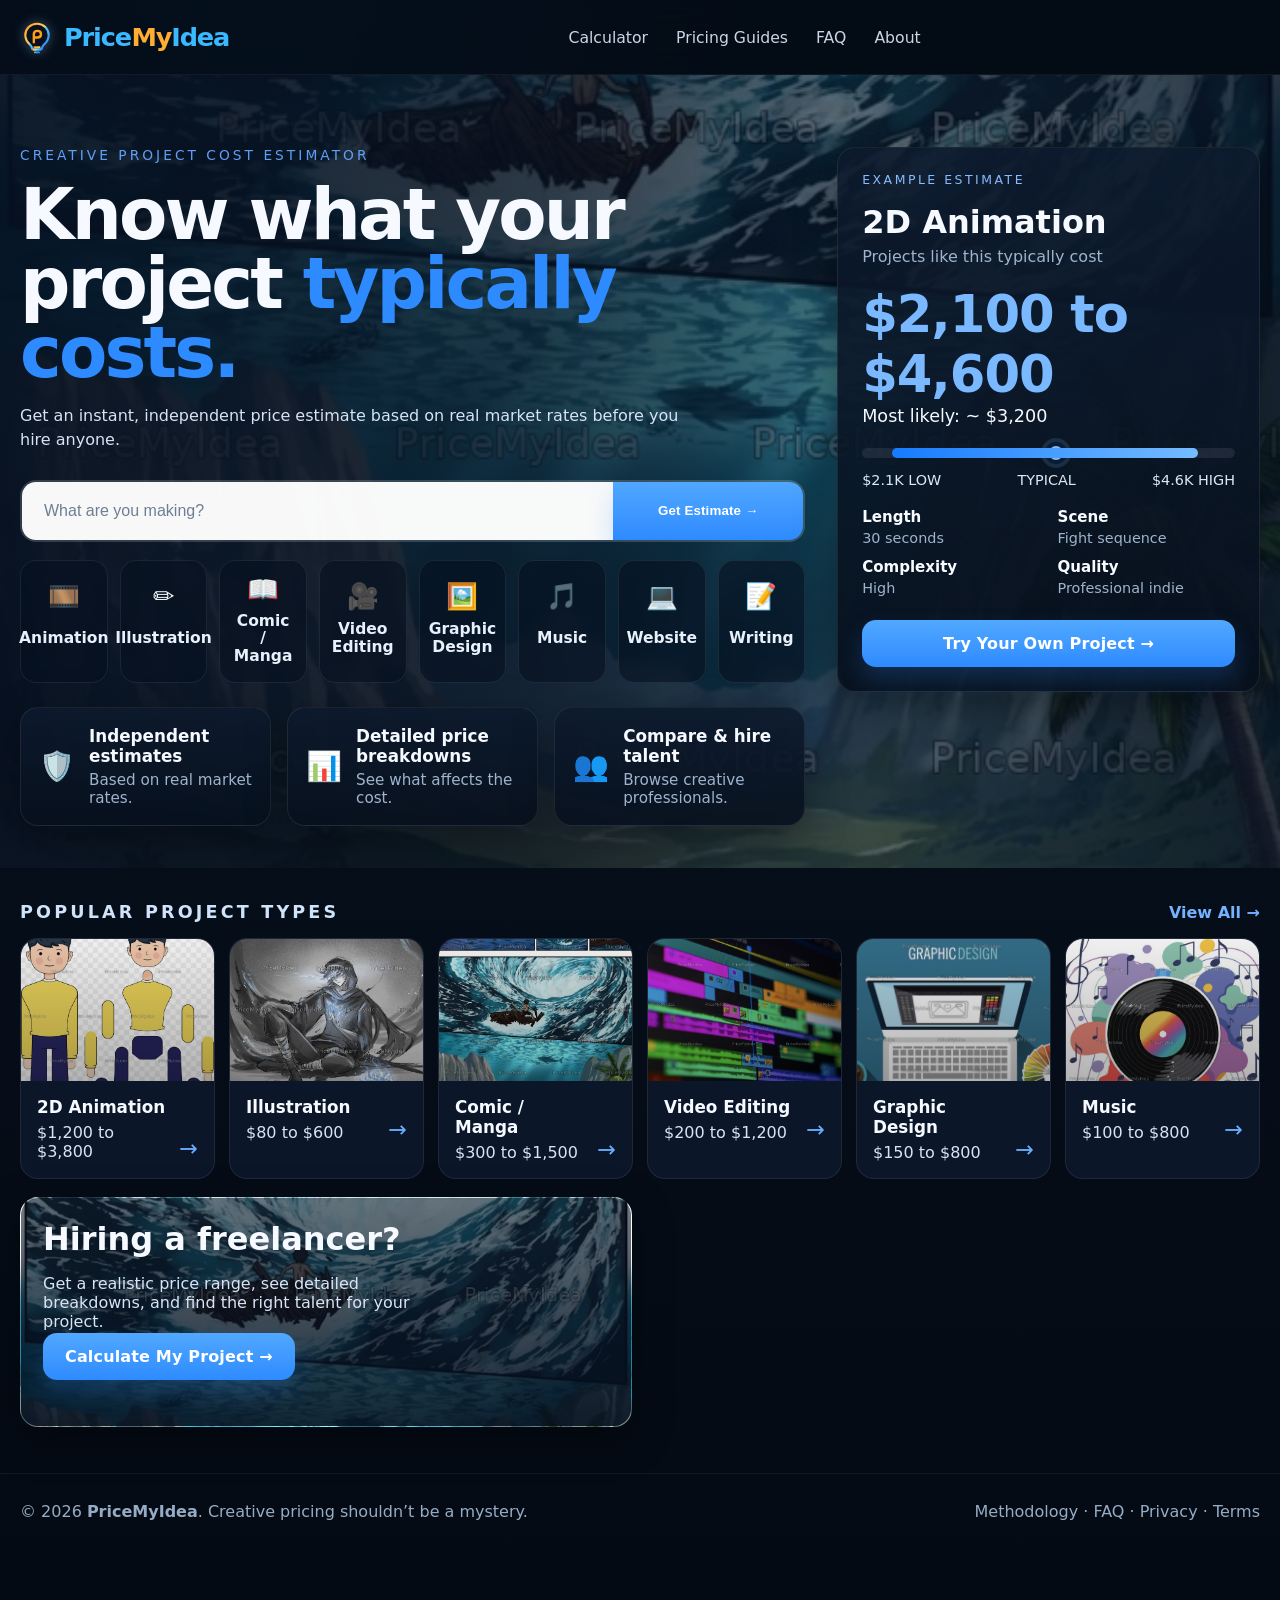
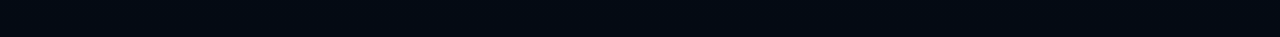
==== pricemyproject-preview.html @ e23c1dc2 "updated watermarks" ====
<!DOCTYPE html>
<html lang="en">
<head>
 <meta charset="UTF-8" />
 <meta name="viewport" content="width=device-width, initial-scale=1, viewport-fit=cover" />
 <meta name="description" content="Estimate creative project costs for animation, illustration, comics, video editing, graphic design, music, websites, and writing." />
 <meta name="robots" content="index, follow, max-image-preview:large" />
 <meta name="theme-color" content="#06101f" />
 <meta name="format-detection" content="telephone=no" />
 <meta name="apple-mobile-web-app-capable" content="yes" />
 <meta name="apple-mobile-web-app-status-bar-style" content="black-translucent" />
 <meta name="apple-mobile-web-app-title" content="PriceMyIdea" />
 <meta property="og:type" content="website" />
 <meta property="og:site_name" content="PriceMyIdea" />
 <meta property="og:title" content="PriceMyIdea | Creative Project Cost Estimator" />
 <meta property="og:description" content="Estimate creative project costs for animation, illustration, comics, video editing, graphic design, music, websites, and writing." />
 <meta name="twitter:card" content="summary" />
 <meta name="twitter:title" content="PriceMyIdea | Creative Project Cost Estimator" />
 <meta name="twitter:description" content="Estimate creative project costs for animation, illustration, comics, video editing, graphic design, music, websites, and writing." />

 <title>PriceMyIdea | Creative Project Cost Estimator</title>
 <link rel="stylesheet" href="styles.css?v=pmi-watermark-v21" />
</head>
<body>
 <div class="page-shell">
 
<header class="topbar">
 <div class="container nav">
 <a class="brand" href="index.html">
<svg class="brand-mark brand-bulb" viewBox="0 0 64 64" aria-hidden="true">
  <defs>
    <linearGradient id="brandGlow" x1="0" y1="0" x2="1" y2="1">
      <stop offset="0%" stop-color="#ff9f1c"/><stop offset="48%" stop-color="#ffd166"/><stop offset="52%" stop-color="#56c7ff"/><stop offset="100%" stop-color="#1e7cff"/>
    </linearGradient>
  </defs>
  <path d="M32 7c-12.2 0-22 9.6-22 21.5 0 8 4.1 13.3 9.1 18.1 2.2 2.1 3.5 4.4 3.8 7.4h18.2c.3-3 1.6-5.3 3.8-7.4 5-4.8 9.1-10.1 9.1-18.1C54 16.6 44.2 7 32 7Z" fill="#07111f" stroke="url(#brandGlow)" stroke-width="4"/>
  <path d="M27 51h10M25 56h14M28 61h8" stroke="url(#brandGlow)" stroke-width="3.5" stroke-linecap="round"/>
  <path d="M26 42V27c0-4 2.7-6.5 6.7-6.5 4.2 0 6.8 2.5 6.8 6.1 0 3.8-2.8 6.3-7.1 6.3H26" fill="none" stroke="#ff9f1c" stroke-width="4.5" stroke-linecap="round" stroke-linejoin="round"/>
</svg><span class="brand-text"><span class="brand-price">Price</span><span class="brand-my">My</span><span class="brand-idea">Idea</span></span></a>
 <button class="menu-toggle" type="button" aria-label="Open navigation menu" aria-expanded="false"><span></span><span></span><span></span></button><nav class="menu" hidden>
 <a href="pages/calculator.html">Calculator</a>
 <a href="pages/pricing-guides.html">Pricing Guides</a>
 <a href="pages/faq.html">FAQ</a>
 <a href="pages/about.html">About</a>
 </nav>
 <div class="nav-actions">
 </div>
 </div>
</header>

 <section class="hero">
 <div class="container hero-grid">
 <div>
 <div class="eyebrow">Creative Project Cost Estimator</div>
 <h1>Know what your project <span class="accent">typically costs.</span></h1>
 <p class="subtext">Get an instant, independent price estimate based on real market rates before you hire anyone.</p>
 <form class="search-row" id="hero-search-form" action="pages/calculator.html">
 <input id="hero-project-input" name="project" type="text" placeholder="What are you making?" aria-label="Describe the creative project you want priced" autocomplete="off" />
 <button class="btn btn-primary" type="submit">Get Estimate →</button>
 </form>
 <div class="category-strip">
 <a class="cat-tile" href="pages/calculator.html?category=animation"><span class="cat-icon">🎞️</span><div class="cat-name">Animation</div></a>
 <a class="cat-tile" href="pages/calculator.html?category=illustration"><span class="cat-icon">✏️</span><div class="cat-name">Illustration</div></a>
 <a class="cat-tile" href="pages/calculator.html?category=comic"><span class="cat-icon">📖</span><div class="cat-name">Comic / Manga</div></a>
 <a class="cat-tile" href="pages/calculator.html?category=video"><span class="cat-icon">🎥</span><div class="cat-name">Video Editing</div></a>
 <a class="cat-tile" href="pages/calculator.html?category=graphic"><span class="cat-icon">🖼️</span><div class="cat-name">Graphic Design</div></a>
 <a class="cat-tile" href="pages/calculator.html?category=music"><span class="cat-icon">🎵</span><div class="cat-name">Music</div></a>
 <a class="cat-tile" href="pages/calculator.html?category=website"><span class="cat-icon">💻</span><div class="cat-name">Website</div></a>
 <a class="cat-tile" href="pages/calculator.html?category=writing"><span class="cat-icon">📝</span><div class="cat-name">Writing</div></a>
 </div>
 <div class="feature-trio">
 <div class="card feature-item"><div class="fi-icon">🛡️</div><div><h4>Independent estimates</h4><p>Based on real market rates.</p></div></div>
 <div class="card feature-item"><div class="fi-icon">📊</div><div><h4>Detailed price breakdowns</h4><p>See what affects the cost.</p></div></div>
 <div class="card feature-item"><div class="fi-icon">👥</div><div><h4>Compare & hire talent</h4><p>Browse creative professionals.</p></div></div>
 </div>
 </div>
 <aside class="card example-card">
 <div class="label">Example Estimate</div>
 <h3>2D Animation</h3>
 <div class="small-muted">Projects like this typically cost</div>
 <div class="price-big">$2,100 to $4,600</div>
 <div class="price-sub">Most likely: ~ $3,200</div>
 <div class="range"><div class="range-dot"></div></div>
 <div class="range-labels"><span>$2.1K LOW</span><span>TYPICAL</span><span>$4.6K HIGH</span></div>
 <div class="meta-list">
 <div class="meta-item"><strong>Length</strong><span>30 seconds</span></div>
 <div class="meta-item"><strong>Scene</strong><span>Fight sequence</span></div>
 <div class="meta-item"><strong>Complexity</strong><span>High</span></div>
 <div class="meta-item"><strong>Quality</strong><span>Professional indie</span></div>
 </div>
 <a class="btn btn-primary btn-block" href="pages/calculator.html">Try Your Own Project →</a>
 </aside>
 </div>
 </section>

 <main class="container">
 <section class="section">
 <div class="section-header"><h2>Popular Project Types</h2><a class="muted-link" href="pages/pricing-guides.html">View All →</a></div>
 <div class="project-grid">
 <article class="project-card animation-card blank-card">
 <div class="thumb" style="background-image:url('assets/2d-animation-character-rig.jpg?v=watermark-v21'); background-position:center 34%; background-size:cover;"></div>
 <div class="body"><div><h3>2D Animation</h3><p>$1,200 to $3,800</p></div><div class="arrow">→</div></div>
 </article>
 <article class="project-card illustration-card">
 <div class="thumb" style="background-image:url('assets/illustration-cover-cropped.jpg?v=watermark-v21');"></div>
 <div class="body"><div><h3>Illustration</h3><p>$80 to $600</p></div><div class="arrow">→</div></div>
 </article>
 <article class="project-card comic-card">
 <div class="thumb" style="background-image:url('assets/comic-manga-cover.jpg?v=watermark-v21'); background-position:center 42%;"></div>
 <div class="body"><div><h3>Comic / Manga</h3><p>$300 to $1,500</p></div><div class="arrow">→</div></div>
 </article>
 <article class="project-card video-card">
 <div class="thumb" style="background-image:url('assets/video-editing-cover.jpg?v=watermark-v21'); background-position:center center;"></div>
 <div class="body"><div><h3>Video Editing</h3><p>$200 to $1,200</p></div><div class="arrow">→</div></div>
 </article>
 <article class="project-card graphic-card">
 <div class="thumb" style="background-image:url('assets/graphic-design-cover.jpg?v=watermark-v21'); background-position:center 38%;"></div>
 <div class="body"><div><h3>Graphic Design</h3><p>$150 to $800</p></div><div class="arrow">→</div></div>
 </article>
 <article class="project-card music-card">
 <div class="thumb" style="background-image:url('assets/music-cover.jpg?v=watermark-v21'); background-position:center center;"></div>
 <div class="body"><div><h3>Music</h3><p>$100 to $800</p></div><div class="arrow">→</div></div>
 </article>
 </div>
 </section>

 <section class="cta-row">
 <article class="card cta-card image" style="background-image:url('assets/frontpage-bg-cropped.jpg?v=watermark-v21'); background-position:center 18%;">
 <h3>Hiring a freelancer?</h3>
 <p>Get a realistic price range, see detailed breakdowns, and find the right talent for your project.</p>
 <a class="btn btn-primary" href="pages/calculator.html">Calculate My Project →</a>
 </article>
 </section>
</main>
 
<footer class="footer">
 <div class="container">
 <div>© 2026 <strong>PriceMyIdea</strong>. Creative pricing shouldn’t be a mystery.</div>
 <div><a href="pages/about.html">Methodology</a> · <a href="pages/faq.html">FAQ</a> · <a href="pages/about.html">Privacy</a> · <a href="pages/about.html">Terms</a></div>
 </div>
</footer>

 </div>
 <script src="script.js?v=pmi-all-pages-v12"></script>
</body>
</html>
---- styles.css ----
:root {
 --bg: #06101f;
 --bg2: #081524;
 --panel: rgba(8, 20, 36, 0.86);
 --panel-2: rgba(10, 25, 46, 0.92);
 --line: rgba(255,255,255,0.08);
 --text: #f6f9ff;
 --muted: #9fb4cc;
 --blue: #2e8bff;
 --blue-2: #51a8ff;
 --shadow: 0 12px 40px rgba(0,0,0,.35);
 --radius: 18px;
}
* { box-sizing: border-box; }
html { scroll-behavior: smooth; }
body {
 margin: 0;
 overflow-x: hidden;
 font-family: Inter, ui-sans-serif, system-ui, -apple-system, BlinkMacSystemFont, 'Segoe UI', sans-serif;
 color: var(--text);
 background:
 radial-gradient(circle at 20% 0%, rgba(46,139,255,.14), transparent 28%),
 linear-gradient(180deg, #07111f 0%, #040a13 100%);
}
a { color: inherit; text-decoration: none; }
img { max-width: 100%; display: block; }
.container { width: min(1240px, calc(100% - 32px)); margin: 0 auto; }
.page-shell { padding-bottom: 56px; }
.card {
 background: linear-gradient(180deg, rgba(13,26,45,.9) 0%, rgba(7,16,29,.92) 100%);
 border: 1px solid var(--line);
 border-radius: var(--radius);
 box-shadow: var(--shadow);
}
.topbar {
 position: sticky; top: 0; z-index: 30;
 background: rgba(4,10,18,.74);
 backdrop-filter: blur(16px);
 border-bottom: 1px solid rgba(255,255,255,.05);
}
.nav {
 display: flex; align-items: center; justify-content: space-between;
 gap: 20px; min-height: 74px;
}
.brand { display: flex; align-items: center; gap: 12px; font-weight: 800; font-size: 1.6rem; }
.brand-mark { width: 30px; height: 30px; flex: 0 0 30px; }
.brand-text { letter-spacing: -0.03em; }
.menu { display: flex; gap: 28px; align-items: center; }
.menu a { color: #dce8f8; font-weight: 500; font-size: .98rem; opacity: .92; }
.menu a:hover { color: white; }
.nav-actions { display:flex; align-items:center; gap: 12px; }
.btn, button.btn {
 appearance: none; border: none; cursor: pointer;
 border-radius: 14px; padding: 14px 22px;
 font-weight: 700; letter-spacing: .01em;
 transition: transform .18s ease, box-shadow .18s ease, background .18s ease;
}
.btn:hover { transform: translateY(-1px); }
.btn-primary {
 background: linear-gradient(180deg, var(--blue-2), var(--blue));
 color: white; box-shadow: 0 12px 24px rgba(46,139,255,.22);
}
.btn-ghost {
 background: rgba(255,255,255,.03);
 color: white; border: 1px solid rgba(255,255,255,.14);
}
.btn-block { display:block; width:100%; text-align:center; }
.hero {
 position: relative;
 min-height: 760px;
 overflow: clip;
}
.hero::before {
 content: '';
 position: absolute; inset: 0;
 background:
 linear-gradient(90deg, rgba(6,16,31,.95) 0%, rgba(6,16,31,.82) 42%, rgba(6,16,31,.56) 68%, rgba(6,16,31,.84) 100%),
 url('assets/frontpage-bg-cropped.jpg?v=small-only-v19') center center / cover no-repeat;
 filter: saturate(1.05);
}
.hero .container { position: relative; z-index: 1; }
.hero-grid {
 display: grid; grid-template-columns: 1.3fr .7fr; gap: 32px;
 padding: 72px 0 42px;
}
.eyebrow {
 text-transform: uppercase; letter-spacing: .22em; font-size: .86rem;
 color: #65a6ff; margin-bottom: 18px; opacity: .95;
}
.hero h1 {
 margin: 0 0 14px; font-size: clamp(2.8rem, 5.5vw, 5.2rem);
 line-height: .98; letter-spacing: -.04em; max-width: 720px;
}
.hero h1 .accent { color: var(--blue); }
.subtext { font-size: clamp(1rem, 1.2vw, 1.38rem); color: #d6e3f4; max-width: 680px; line-height: 1.5; }
.search-row {
 margin-top: 28px; display:grid; grid-template-columns: 1fr 190px;
 gap: 0; border-radius: 16px; overflow:hidden; border: 2px solid rgba(255,255,255,.1);
 background: rgba(255,255,255,.08); max-width: 880px;
}
.search-row input {
 border:none; outline:none; padding: 20px 22px; font-size: 1rem; color: #0a1a2b;
 background: rgba(255,255,255,.97); caret-color: #167bff; font-weight: 500;
}
.search-row input::placeholder { color: #6d7f93; opacity: 1; }
.search-row input:focus { background: #ffffff; box-shadow: inset 0 0 0 2px rgba(46,139,255,.25); }
.search-row input::selection { background: rgba(46,139,255,.28); color: #06101f; }
.search-row .btn { border-radius: 0; }
.category-strip {
 margin-top: 18px;
 display:grid; grid-template-columns: repeat(8, minmax(0,1fr)); gap: 12px;
 align-items: stretch;
}
.cat-tile {
 padding: 16px 12px;
 min-height: 118px;
 display:flex;
 flex-direction:column;
 align-items:center;
 justify-content:center;
 gap: 10px;
 text-align:center;
 background: rgba(6,16,31,.58); border:1px solid rgba(255,255,255,.08);
 border-radius: 16px; backdrop-filter: blur(8px);
}
.cat-icon { font-size: 1.6rem; display:block; margin-bottom: 0; line-height: 1; }
.cat-name {
 min-height: 2.5em;
 display:flex;
 align-items:center;
 justify-content:center;
 width:100%;
 padding: 0 2px;
 font-size: .97rem;
 line-height: 1.14;
 font-weight: 700;
 color:#e7f0fb;
 text-wrap: balance;
}
.feature-trio {
 margin-top: 24px; display:grid; grid-template-columns: repeat(3,1fr); gap: 16px;
}
.feature-item { display:flex; align-items:center; gap: 14px; padding: 18px; }
.feature-item .fi-icon { font-size: 1.8rem; color: #87beff; }
.feature-item h4 { margin: 0 0 5px; font-size: 1.05rem; }
.feature-item p { margin: 0; color: var(--muted); font-size: .95rem; }
.example-card { padding: 24px; align-self: start; }
.example-card .label { text-transform: uppercase; letter-spacing: .2em; font-size: .78rem; color:#86bbff; }
.example-card h3 { font-size: 2rem; margin: 16px 0 6px; }
.example-card .small-muted { color: var(--muted); }
.price-big { font-size: clamp(2rem, 4vw, 3.2rem); font-weight: 800; color: #7ab8ff; margin: 18px 0 2px; letter-spacing: -.02em; }
.price-sub { font-size: 1.1rem; margin-bottom: 22px; }
.range {
 position: relative; height: 10px; border-radius: 999px; background: rgba(255,255,255,.08); margin: 16px 0 14px;
}
.range::after {
 content:''; position:absolute; left: 8%; right: 10%; top: 0; bottom:0; border-radius:999px;
 background: linear-gradient(90deg, #167bff, #75bcff);
}
.range-dot {
 position:absolute; left: 52%; top:50%; transform: translate(-50%, -50%);
 width: 22px; height:22px; border-radius:50%; background: #76bdff; border:4px solid #0b1c30;
 box-shadow: 0 0 0 4px rgba(118,189,255,.15);
}
.range-labels { display:flex; justify-content:space-between; font-size: .9rem; color:#dbe9f7; }
.meta-list { display:grid; grid-template-columns: repeat(2,1fr); gap: 12px 18px; margin: 20px 0 24px; }
.meta-item { display:grid; gap: 4px; }
.meta-item strong { font-size: .94rem; color: #f8fbff; }
.meta-item span { color: var(--muted); font-size: .9rem; }
.section { margin-top: 34px; }
.section-header { display:flex; align-items:end; justify-content:space-between; gap:16px; margin: 0 0 16px; }
.section-header h2 { margin: 0; font-size: 1.1rem; letter-spacing: .18em; text-transform: uppercase; color:#cfe3fb; }
.muted-link { color:#73b3ff; font-weight:700; }
.project-grid {
 display:grid;
 grid-template-columns: repeat(6, minmax(0, 1fr));
 gap: 14px;
 width: 100%;
 min-width: 0;
}
.project-card {
 min-height: 232px;
 width: 100%;
 min-width: 0;
 max-width: 100%;
 overflow:hidden; position:relative; border-radius:18px;
 border:1px solid rgba(255,255,255,.08); background:#0b1628;
}
.project-card .thumb {
 width: 100%;
 height: 142px;
 overflow: hidden;
 background-size: cover;
 background-repeat: no-repeat;
 background-position: center;
 position: relative;
}
.project-card .thumb::after { content:''; position:absolute; inset:0; background: linear-gradient(180deg, rgba(0,0,0,.06), rgba(0,0,0,.3)); }
.project-card .body {
 padding: 16px;
 display:flex;
 justify-content:space-between;
 gap: 10px;
 align-items:end;
 min-width: 0;
}
.project-card .body > div:first-child { min-width: 0; }
.project-card h3, .project-card p { overflow-wrap: anywhere; }
.project-card h3 { margin: 0 0 6px; font-size: 1.05rem; }
.project-card p { margin:0; color:#d7e4f1; }
.arrow { font-size: 1.4rem; color:#68adff; }
.cta-row { margin-top: 18px; display:grid; grid-template-columns: repeat(2, minmax(0, 1fr)); gap: 16px; }
.cta-card { min-height: 230px; padding: 22px; position:relative; overflow:hidden; }
.cta-card.image { background-size: cover; background-position: center; }
.cta-card.image::before {
 content:''; position:absolute; inset:0; background: linear-gradient(180deg, rgba(6,16,31,.55), rgba(6,16,31,.9));
}
.cta-card > * { position: relative; z-index: 1; }
.cta-card h3 { font-size: 2rem; margin: 0 0 10px; }
.cta-card p { color:#d8e4f6; max-width: 420px; }
.stats-grid { display:grid; grid-template-columns: repeat(3,1fr); gap: 10px; margin-top: 28px; }
.stat { text-align:center; padding: 16px 10px; border-radius: 16px; background: rgba(255,255,255,.03); border:1px solid rgba(255,255,255,.07); }
.stat-number { font-size: 2rem; font-weight: 800; color:#f7fbff; }
.stat-label { color: var(--muted); font-size: .95rem; }
.content-page { padding: 38px 0 60px; }
.page-hero { padding: 32px; margin-bottom: 24px; }
.page-hero h1 { margin: 0 0 8px; font-size: clamp(2rem, 4vw, 3.2rem); }
.page-hero p { color: var(--muted); font-size: 1.05rem; max-width: 760px; }
.grid-2 { display:grid; grid-template-columns: 1.1fr .9fr; gap: 22px; }
.form-card, .info-card { padding: 24px; }
.form-group { margin-bottom: 16px; }
.form-group label { display:block; margin-bottom: 8px; font-weight: 700; }
.input, select {
 width: 100%; padding: 14px 16px; border-radius: 14px; border: 1px solid rgba(255,255,255,.1);
 background: rgba(255,255,255,.05); color: white; font-size: 1rem;
}
.input::placeholder { color:#89a0bc; }
.summary-list { display:grid; gap: 12px; }
.summary-list .row { display:flex; justify-content:space-between; gap: 20px; border-bottom: 1px solid rgba(255,255,255,.06); padding-bottom: 10px; }
.summary-list .row span:last-child { color:#d7e7fb; text-align:right; }
.guide-grid { display:grid; grid-template-columns: repeat(3, 1fr); gap: 18px; }
.guide-card { padding: 18px; }
.guide-card h3 { margin: 14px 0 8px; }
.guide-card p { color: var(--muted); }
.guide-card .thumb { height: 180px; border-radius: 14px; background-size: cover; background-position:center; }
.talent-grid { display:grid; grid-template-columns: repeat(3, 1fr); gap: 18px; }
.talent-card {
 padding: 20px;
 display:flex;
 flex-direction:column;
 min-height: 360px;
}
.talent-head { display:flex; gap:14px; align-items:center; margin-bottom: 16px; }
.talent-card > p { margin: 0 0 18px; line-height: 1.5; color: #d8e4f2; }
.talent-card .table-like { margin-top: 4px; }
.talent-card .table-like .line {
 align-items:center;
 min-height: 46px;
 gap: 18px;
 padding: 12px 0;
}
.talent-card .table-like .line span:first-child { font-weight: 700; }
.talent-card .table-like .line span:last-child { text-align:right; }
.talent-card .btn {
 margin-top: 22px !important;
 align-self:flex-start;
}

.avatar { width: 54px; height: 54px; border-radius: 50%; background: linear-gradient(135deg,#2e8bff,#81c2ff); display:grid; place-items:center; font-weight:800; color:white; }
.badge { display:inline-block; padding:6px 10px; border-radius: 999px; background: rgba(46,139,255,.14); color:#86bdff; font-size:.85rem; font-weight:700; }
.footer { margin-top: 46px; padding: 28px 0 60px; color:#96acc5; border-top:1px solid rgba(255,255,255,.06); }
.footer .container { display:flex; justify-content:space-between; gap:20px; flex-wrap:wrap; }
.note-box { padding: 18px; border-radius: 14px; background: rgba(46,139,255,.08); border:1px solid rgba(46,139,255,.18); color: #d9ebff; }
.table-like { display:grid; gap: 8px; }
.table-like .line { display:flex; justify-content:space-between; padding: 10px 0; border-bottom:1px solid rgba(255,255,255,.06); }
.result-price { font-size: clamp(2.2rem, 4vw, 3.8rem); font-weight: 900; letter-spacing: -.04em; }
.quote-banner { margin-top:16px; padding:16px 18px; border-radius:14px; font-weight:700; }
.quote-good { background: rgba(24,187,118,.12); color:#7fe3b2; border:1px solid rgba(24,187,118,.28); }
@media (max-width: 1180px) {
 .hero-grid, .grid-2, .cta-row { grid-template-columns: 1fr; }
 .project-grid { grid-template-columns: repeat(3, minmax(0, 1fr)); }
 .category-strip { grid-template-columns: repeat(4, 1fr); }
 .guide-grid, .talent-grid { grid-template-columns: 1fr 1fr; }
}
@media (max-width: 840px) {
 .menu { display:grid; }
 .project-grid { grid-template-columns: repeat(2, minmax(0, 1fr)); }
 .feature-trio { grid-template-columns: 1fr; }
 .hero { min-height: auto; }
 .hero-grid { padding-top: 34px; }
 .hero h1 { font-size: 2.6rem; }
 .search-row { grid-template-columns: 1fr; }
 .guide-grid, .talent-grid { grid-template-columns: 1fr; }
}
@media (max-width: 540px) {
 .brand { font-size:1.3rem; }
 .nav-actions .btn-ghost { display:none; }
 .category-strip { grid-template-columns: repeat(2, 1fr); }
 .project-grid { grid-template-columns: minmax(0, 1fr); }
 .meta-list { grid-template-columns: 1fr; }
 .cta-card h3 { font-size: 1.7rem; }
 .stats-grid { grid-template-columns: 1fr; }
}

/* Keep homepage project-type cards fully contained */
.project-card.animation-card .thumb { background-size: cover; background-position: center 28% !important; }
.project-card.illustration-card .thumb { background-size: cover; background-position: center 44% !important; }
@media (max-width: 700px) {
 .section { overflow: hidden; }
 .project-grid { gap: 12px; }
 .project-card .thumb { height: 132px; }
 .project-card .body { padding: 14px; }
 .project-card h3 { font-size: 1rem; }
 .project-card p { font-size: .9rem; }
}

/* Multi-step estimate flow */
.calculator-shell { padding: 30px; overflow: hidden; }
.calculator-topline { display:flex; align-items:flex-start; justify-content:space-between; gap:24px; }
.calculator-topline h1 { margin:0 0 8px; font-size:clamp(2.2rem,5vw,4rem); letter-spacing:-.04em; }
.calculator-topline p { margin:0; color:var(--muted); max-width:700px; }
.step-counter { flex:0 0 auto; padding:10px 14px; border-radius:999px; background:rgba(46,139,255,.12); border:1px solid rgba(46,139,255,.25); color:#cce4ff; font-weight:800; }
.progress-track { height:8px; margin:24px 0 30px; border-radius:999px; background:rgba(255,255,255,.07); overflow:hidden; }
.progress-fill { width:14.285%; height:100%; border-radius:999px; background:linear-gradient(90deg,#2386ff,#6db8ff); transition:width .28s ease; }
.calc-step { display:none; min-height:430px; animation:stepIn .22s ease; }
.calc-step.active { display:block; }
@keyframes stepIn { from {opacity:.25; transform:translateY(8px)} to {opacity:1; transform:none} }
.step-kicker { color:#65a6ff; text-transform:uppercase; letter-spacing:.18em; font-weight:800; font-size:.78rem; }
.calc-step h2 { margin:8px 0 6px; font-size:clamp(1.8rem,4vw,3rem); letter-spacing:-.03em; }
.step-copy { margin:0 0 24px; color:var(--muted); }
.choice-grid { display:grid; grid-template-columns:repeat(3,minmax(0,1fr)); gap:14px; }
.category-choice-grid { grid-template-columns:repeat(4,minmax(0,1fr)); }
.choice-grid.three-col { grid-template-columns:repeat(3,minmax(0,1fr)); }
.choice-grid.four-col { grid-template-columns:repeat(4,minmax(0,1fr)); }
.choice-card { min-height:128px; padding:20px; text-align:left; border-radius:18px; border:1px solid rgba(255,255,255,.1); background:rgba(255,255,255,.035); color:white; cursor:pointer; transition:.18s ease; }
.choice-card:hover { transform:translateY(-2px); border-color:rgba(80,164,255,.45); background:rgba(46,139,255,.08); }
.choice-card.selected { border-color:#4da2ff; background:linear-gradient(180deg,rgba(46,139,255,.2),rgba(46,139,255,.08)); box-shadow:0 0 0 2px rgba(46,139,255,.12) inset; }
.choice-card strong { display:block; font-size:1.06rem; margin-bottom:6px; }
.choice-card small { display:block; color:#96abc4; line-height:1.35; }
.choice-icon { display:block; font-size:1.7rem; margin-bottom:14px; }
.inline-field { margin-top:22px; }
.inline-field label { display:block; font-weight:800; margin-bottom:8px; }
.requirements-grid { display:grid; grid-template-columns:repeat(2,minmax(0,1fr)); gap:16px; }
.optional { font-weight:500; color:var(--muted); font-size:.86rem; }
.calculator-actions { display:flex; justify-content:space-between; gap:12px; border-top:1px solid rgba(255,255,255,.07); padding-top:22px; margin-top:10px; }
.hidden { display:none !important; }
.step-error { min-height:24px; color:#ff9d9d; font-weight:700; padding-top:10px; }
.review-card { display:grid; gap:0; border:1px solid rgba(255,255,255,.08); border-radius:18px; overflow:hidden; margin-bottom:18px; }
.review-row { display:flex; justify-content:space-between; gap:28px; padding:14px 16px; background:rgba(255,255,255,.025); border-bottom:1px solid rgba(255,255,255,.06); }
.review-row:last-child { border-bottom:0; }
.review-row span { color:var(--muted); }
.review-row strong { text-align:right; }
.cat-tile { color:inherit; }
.cat-tile:hover { border-color:rgba(77,162,255,.42); background:rgba(46,139,255,.12); transform:translateY(-1px); }
@media (max-width:900px) {
 .category-choice-grid,.choice-grid.four-col { grid-template-columns:repeat(2,minmax(0,1fr)); }
 .choice-grid { grid-template-columns:repeat(2,minmax(0,1fr)); }
}
@media (max-width:620px) {
 .calculator-shell { padding:20px; }
 .calculator-topline { flex-direction:column; }
 .category-choice-grid,.choice-grid,.choice-grid.three-col,.choice-grid.four-col,.requirements-grid { grid-template-columns:1fr; }
 .calc-step { min-height:0; }
 .calculator-actions { position:sticky; bottom:0; background:linear-gradient(180deg,rgba(7,16,29,.1),#07101d 26%); padding-bottom:8px; z-index:4; }
 .review-row { flex-direction:column; gap:5px; }
 .review-row strong { text-align:left; }
}

/* Keep FAQ easy to find */
@media (max-width: 980px) and (min-width: 841px) {
 .menu { gap: 16px; }
 .menu a { font-size: .9rem; }
}


/* Homepage FAQ, intentionally prominent */
.homepage-faq {
 margin-top: 34px;
 padding: 30px;
 border-radius: 20px;
 border: 1px solid rgba(255,255,255,.08);
 background: linear-gradient(180deg, rgba(10,24,43,.96), rgba(5,13,24,.96));
 box-shadow: 0 18px 44px rgba(0,0,0,.28);
}
.faq-list-home { display:grid; gap:12px; margin-top:20px; }
.home-faq-item {
 background: rgba(255,255,255,.025);
 border: 1px solid rgba(255,255,255,.08);
 border-radius: 14px;
 padding: 0 18px;
}
.home-faq-item[open] { border-color: rgba(46,139,255,.32); }
.home-faq-item summary {
 position: relative;
 cursor: pointer;
 list-style: none;
 padding: 18px 34px 18px 0;
 font-weight: 800;
 color: #f5f9ff;
}
.home-faq-item summary::-webkit-details-marker { display:none; }
.home-faq-item summary::after {
 content:"+";
 position:absolute;
 right:0;
 top:50%;
 transform:translateY(-50%);
 font-size:1.4rem;
 color:#68adff;
}
.home-faq-item[open] summary::after { content:"×"; }
.home-faq-answer {
 padding: 0 0 18px;
 color: #a9bdd5;
 line-height: 1.7;
}

.project-card.blank-card .thumb::before {
 content: '';
 position: absolute;
 inset: 0;
 background: linear-gradient(135deg, rgba(255,255,255,.03), rgba(255,255,255,0));
}
.project-card.video-card .thumb,
.project-card.graphic-card .thumb,
.project-card.music-card .thumb,
.project-card.comic-card .thumb {
 background-size: cover;
}

/* Restored Step 6: deadline, revisions, usage rights */
.field-help {
 margin: 8px 0 0;
 color: #a9bfd8;
 font-size: .9rem;
 line-height: 1.45;
}
.usage-rights-help {
 margin-top: 8px;
 padding: 11px 13px;
 border-radius: 12px;
 background: rgba(46,139,255,.08);
 border: 1px solid rgba(46,139,255,.18);
 color: #c8ddf4;
 font-size: .9rem;
 line-height: 1.45;
}
#revisions option,
#usage option {
 color: #111827;
}



/* Mobile hamburger navigation */
.menu-toggle {
 display: none;
 width: 46px;
 height: 46px;
 border: 1px solid rgba(255,255,255,.12);
 border-radius: 12px;
 background: rgba(255,255,255,.035);
 padding: 9px;
 cursor: pointer;
 margin-left: auto;
}
.menu-toggle span {
 display: block;
 width: 25px;
 height: 3px;
 margin: 4px auto;
 border-radius: 999px;
 background: #eaf3ff;
 transition: transform .2s ease, opacity .2s ease;
}
@media (max-width: 840px) {
 .topbar .container.nav {
 display: flex !important;
 flex-direction: row !important;
 flex-wrap: wrap !important;
 align-items: center !important;
 justify-content: space-between !important;
 gap: 10px !important;
 padding-top: 14px !important;
 padding-bottom: 14px !important;
 }
 .topbar .brand { flex: 1 1 auto !important; width: auto !important; }
 .topbar .menu-toggle { display: block !important; flex: 0 0 46px !important; }
 .topbar .nav-actions { display: none !important; }
 .topbar nav.menu {
 display: none !important;
 flex: 0 0 100% !important;
 width: 100% !important;
 margin: 4px 0 0 !important;
 padding: 8px !important;
 border: 1px solid rgba(255,255,255,.10) !important;
 border-radius: 14px !important;
 background: #0a1525 !important;
 box-shadow: 0 14px 30px rgba(0,0,0,.28) !important;
 }
 .topbar nav.menu.menu-open { display: grid !important; grid-template-columns: 1fr !important; gap: 6px !important; }
 .topbar nav.menu a {
 display: block !important;
 width: 100% !important;
 padding: 13px 14px !important;
 border-radius: 10px !important;
 background: rgba(255,255,255,.045) !important;
 color: #e8f1ff !important;
 font-size: .98rem !important;
 font-weight: 700 !important;
 text-align: left !important;
 }
 .topbar nav.menu a:active { background: rgba(49,145,255,.18) !important; }
 .menu-toggle[aria-expanded="true"] span:nth-child(1) { transform: translateY(7px) rotate(45deg); }
 .menu-toggle[aria-expanded="true"] span:nth-child(2) { opacity: 0; }
 .menu-toggle[aria-expanded="true"] span:nth-child(3) { transform: translateY(-7px) rotate(-45deg); }
}

/* FINAL mobile hamburger: collapsed by default */
@media (max-width:840px){
 .topbar .container.nav{display:flex!important;flex-direction:row!important;flex-wrap:wrap!important;align-items:center!important;justify-content:space-between!important}
 .topbar .menu-toggle{display:block!important;margin-left:auto!important}
 .topbar nav.menu{display:none!important;visibility:hidden!important;opacity:0!important;height:0!important;overflow:hidden!important;padding:0!important;margin:0!important;border:0!important;flex-basis:100%!important}
 .topbar nav.menu.menu-open{display:grid!important;visibility:visible!important;opacity:1!important;height:auto!important;overflow:visible!important;padding:8px!important;margin:8px 0 0!important;border:1px solid rgba(255,255,255,.10)!important;grid-template-columns:1fr!important;gap:6px!important}
}

/* Definitive mobile menu state: HTML hidden attribute controls visibility */
@media (max-width:840px){
 .topbar nav.menu[hidden]{display:none!important;visibility:hidden!important;opacity:0!important;height:0!important;padding:0!important;margin:0!important;border:0!important;}
 .topbar nav.menu:not([hidden]){display:grid!important;visibility:visible!important;opacity:1!important;height:auto!important;overflow:visible!important;flex:0 0 100%!important;width:100%!important;padding:8px!important;margin:8px 0 0!important;border:1px solid rgba(255,255,255,.10)!important;grid-template-columns:1fr!important;gap:6px!important;}
}
@media (min-width:841px){.topbar nav.menu[hidden]{display:flex!important;visibility:visible!important;opacity:1!important;height:auto!important;}}


/* Mobile UX refinement: overlay navigation + distinct estimator controls */
@media (max-width:840px){
 .topbar .container.nav{position:relative!important;flex-wrap:nowrap!important;}
 .topbar nav.menu[hidden]{display:none!important;}
 .topbar nav.menu:not([hidden]){
   position:absolute!important;
   top:calc(100% + 10px)!important;
   right:0!important;
   left:auto!important;
   z-index:1000!important;
   width:min(360px,calc(100vw - 32px))!important;
   height:auto!important;
   margin:0!important;
   padding:8px!important;
   display:grid!important;
   grid-template-columns:1fr!important;
   gap:6px!important;
   background:#0a1525!important;
   border:1px solid rgba(255,255,255,.12)!important;
   border-radius:14px!important;
   box-shadow:0 18px 45px rgba(0,0,0,.48)!important;
   visibility:visible!important;
   opacity:1!important;
   overflow:visible!important;
 }
 .search-row{
   display:flex!important;
   flex-direction:column!important;
   gap:12px!important;
   overflow:visible!important;
   border:0!important;
   background:transparent!important;
   border-radius:0!important;
 }
 .search-row input{
   width:100%!important;
   min-height:58px!important;
   border:2px solid rgba(255,255,255,.14)!important;
   border-radius:16px!important;
   padding:17px 18px!important;
   font-size:16px!important;
   box-shadow:0 10px 24px rgba(0,0,0,.18)!important;
 }
 .search-row .btn{
   width:100%!important;
   min-height:56px!important;
   border-radius:16px!important;
 }
}

/* MOBILE FIX v2: menu overlays content; estimator controls are visually separate */
@media screen and (max-width: 900px) {
  .topbar { overflow: visible !important; }
  .topbar .container.nav {
    position: relative !important;
    display: flex !important;
    flex-flow: row nowrap !important;
    min-height: 74px !important;
    padding-top: 10px !important;
    padding-bottom: 10px !important;
  }
  .topbar nav.menu[hidden] { display: none !important; }
  .topbar nav.menu:not([hidden]) {
    position: fixed !important;
    top: 74px !important;
    left: 16px !important;
    right: 16px !important;
    width: auto !important;
    max-width: none !important;
    height: auto !important;
    margin: 0 !important;
    padding: 10px !important;
    z-index: 99999 !important;
    display: grid !important;
    grid-template-columns: 1fr !important;
    gap: 7px !important;
    background: rgba(7, 17, 31, .98) !important;
    border: 1px solid rgba(255,255,255,.14) !important;
    border-radius: 14px !important;
    box-shadow: 0 22px 55px rgba(0,0,0,.6) !important;
    visibility: visible !important;
    opacity: 1 !important;
    overflow: visible !important;
  }
  .topbar nav.menu:not([hidden]) a {
    display: block !important;
    padding: 14px 15px !important;
    border-radius: 10px !important;
    background: rgba(255,255,255,.05) !important;
  }

  #hero-search-form.search-row {
    display: flex !important;
    flex-direction: column !important;
    align-items: stretch !important;
    gap: 14px !important;
    width: 100% !important;
    max-width: 100% !important;
    padding: 0 !important;
    border: 0 !important;
    border-radius: 0 !important;
    overflow: visible !important;
    background: transparent !important;
    box-shadow: none !important;
  }
  #hero-search-form.search-row input#hero-project-input {
    display: block !important;
    width: 100% !important;
    min-height: 58px !important;
    margin: 0 !important;
    padding: 16px 18px !important;
    border: 2px solid rgba(255,255,255,.24) !important;
    border-radius: 14px !important;
    background: #fff !important;
    color: #0a1a2b !important;
    box-shadow: none !important;
  }
  #hero-search-form.search-row button.btn {
    display: block !important;
    width: 100% !important;
    min-height: 56px !important;
    margin: 0 !important;
    border: 0 !important;
    border-radius: 14px !important;
    box-shadow: 0 12px 24px rgba(46,139,255,.22) !important;
  }
}

/* MOBILE FIX v2: menu overlays content; estimator controls are visually separate */
@media screen and (max-width: 900px) {
  .topbar { overflow: visible !important; }
  .topbar .container.nav { position: relative !important; display: flex !important; flex-flow: row nowrap !important; min-height: 74px !important; padding-top: 10px !important; padding-bottom: 10px !important; }
  .topbar nav.menu[hidden] { display: none !important; }
  .topbar nav.menu:not([hidden]) { position: fixed !important; top: 74px !important; left: 16px !important; right: 16px !important; width: auto !important; max-width: none !important; height: auto !important; margin: 0 !important; padding: 10px !important; z-index: 99999 !important; display: grid !important; grid-template-columns: 1fr !important; gap: 7px !important; background: rgba(7,17,31,.98) !important; border: 1px solid rgba(255,255,255,.14) !important; border-radius: 14px !important; box-shadow: 0 22px 55px rgba(0,0,0,.6) !important; visibility: visible !important; opacity: 1 !important; overflow: visible !important; }
  .topbar nav.menu:not([hidden]) a { display: block !important; padding: 14px 15px !important; border-radius: 10px !important; background: rgba(255,255,255,.05) !important; }
  #hero-search-form.search-row { display: flex !important; flex-direction: column !important; align-items: stretch !important; gap: 14px !important; width: 100% !important; max-width: 100% !important; padding: 0 !important; border: 0 !important; border-radius: 0 !important; overflow: visible !important; background: transparent !important; box-shadow: none !important; }
  #hero-search-form.search-row input#hero-project-input { display: block !important; width: 100% !important; min-height: 58px !important; margin: 0 !important; padding: 16px 18px !important; border: 2px solid rgba(255,255,255,.24) !important; border-radius: 14px !important; background: #fff !important; color: #0a1a2b !important; box-shadow: none !important; }
  #hero-search-form.search-row button.btn { display: block !important; width: 100% !important; min-height: 56px !important; margin: 0 !important; border: 0 !important; border-radius: 14px !important; box-shadow: 0 12px 24px rgba(46,139,255,.22) !important; }
}


/* PriceMyIdea brand refresh: blue + orange, compact on mobile */
.brand { gap: 10px; }
.brand-mark.brand-bulb { width: 34px; height: 34px; flex: 0 0 34px; filter: drop-shadow(0 0 7px rgba(46,139,255,.28)) drop-shadow(0 0 5px rgba(255,159,28,.2)); }
.brand-text { display:inline-flex; align-items:baseline; letter-spacing:-.045em; font-weight:850; }
.brand-price { color:#f6f9ff; }
.brand-my { color:#ffad33; margin-left:.02em; }
.brand-idea { color:#39b9ff; }
.menu-toggle span { background: linear-gradient(90deg, #ffad33 0 28%, #65bfff 28% 100%); }
@media (max-width: 900px) {
  .brand { font-size: 1.22rem !important; gap: 8px; }
  .brand-mark.brand-bulb { width: 31px; height: 31px; flex-basis:31px; }
}

/* v6: PriceMyIdea name visible on computer + mobile */
.brand-text {
  display:inline-flex !important;
  align-items:baseline;
  white-space:nowrap;
  visibility:visible !important;
  opacity:1 !important;
}
.brand-price { color:#f6f9ff; }
.brand-my { color:#ffad33; margin-left:.02em; }
.brand-idea { color:#39b9ff; }

@media screen and (max-width:900px) {
  .brand {
    display:flex !important;
    align-items:center !important;
    gap:8px !important;
    font-size:1.22rem !important;
  }
  .brand-text {
    display:inline-flex !important;
    visibility:visible !important;
    opacity:1 !important;
    font-size:1em !important;
  }
}

/* v7: Pricetheidea brand name on computer + mobile */
.brand-text {
  display:inline-flex !important;
  align-items:baseline;
  white-space:nowrap;
  visibility:visible !important;
  opacity:1 !important;
}
@media screen and (max-width:900px) {
  .brand-text {
    display:inline-flex !important;
    visibility:visible !important;
    opacity:1 !important;
  }
}

/* v8: PriceMyProject on desktop + mobile; Price is blue */
.brand-text {
  display:inline-flex !important;
  align-items:baseline;
  white-space:nowrap;
  visibility:visible !important;
  opacity:1 !important;
}
.brand-price { color:#39b9ff !important; }
.brand-my { color:#ffad33 !important; margin-left:.02em; }
.brand-project { color:#f6f9ff !important; }

@media screen and (max-width:900px) {
  .brand {
    display:flex !important;
    align-items:center !important;
    gap:8px !important;
    font-size:1.22rem !important;
  }
  .brand-text {
    display:inline-flex !important;
    visibility:visible !important;
    opacity:1 !important;
  }
}

/* v9: PriceMyProject on mobile + desktop; Price uses PriceMyIdea blue */
.brand-price { color:#39b9ff !important; }
.brand-my { color:#ffad33 !important; }
.brand-project { color:#f6f9ff !important; }

/* v10: Price + Project blue, My orange — desktop and mobile */
.brand-price { color:#39b9ff !important; }
.brand-my { color:#ffad33 !important; }
.brand-project { color:#39b9ff !important; }

/* v11: PriceMyIdea — Price + Idea blue, My orange */
.brand-price { color:#39b9ff !important; }
.brand-my { color:#ffad33 !important; }
.brand-idea { color:#39b9ff !important; }

/* v12: consistent PriceMyIdea header on every page and viewport */
.brand-text {display:inline-flex!important;align-items:baseline;white-space:nowrap;visibility:visible!important;opacity:1!important}
.brand-price,.brand-idea {color:#39b9ff!important}
.brand-my {color:#ffad33!important;margin-left:.02em}
@media(max-width:900px){.brand-text{display:inline-flex!important;white-space:nowrap!important}}
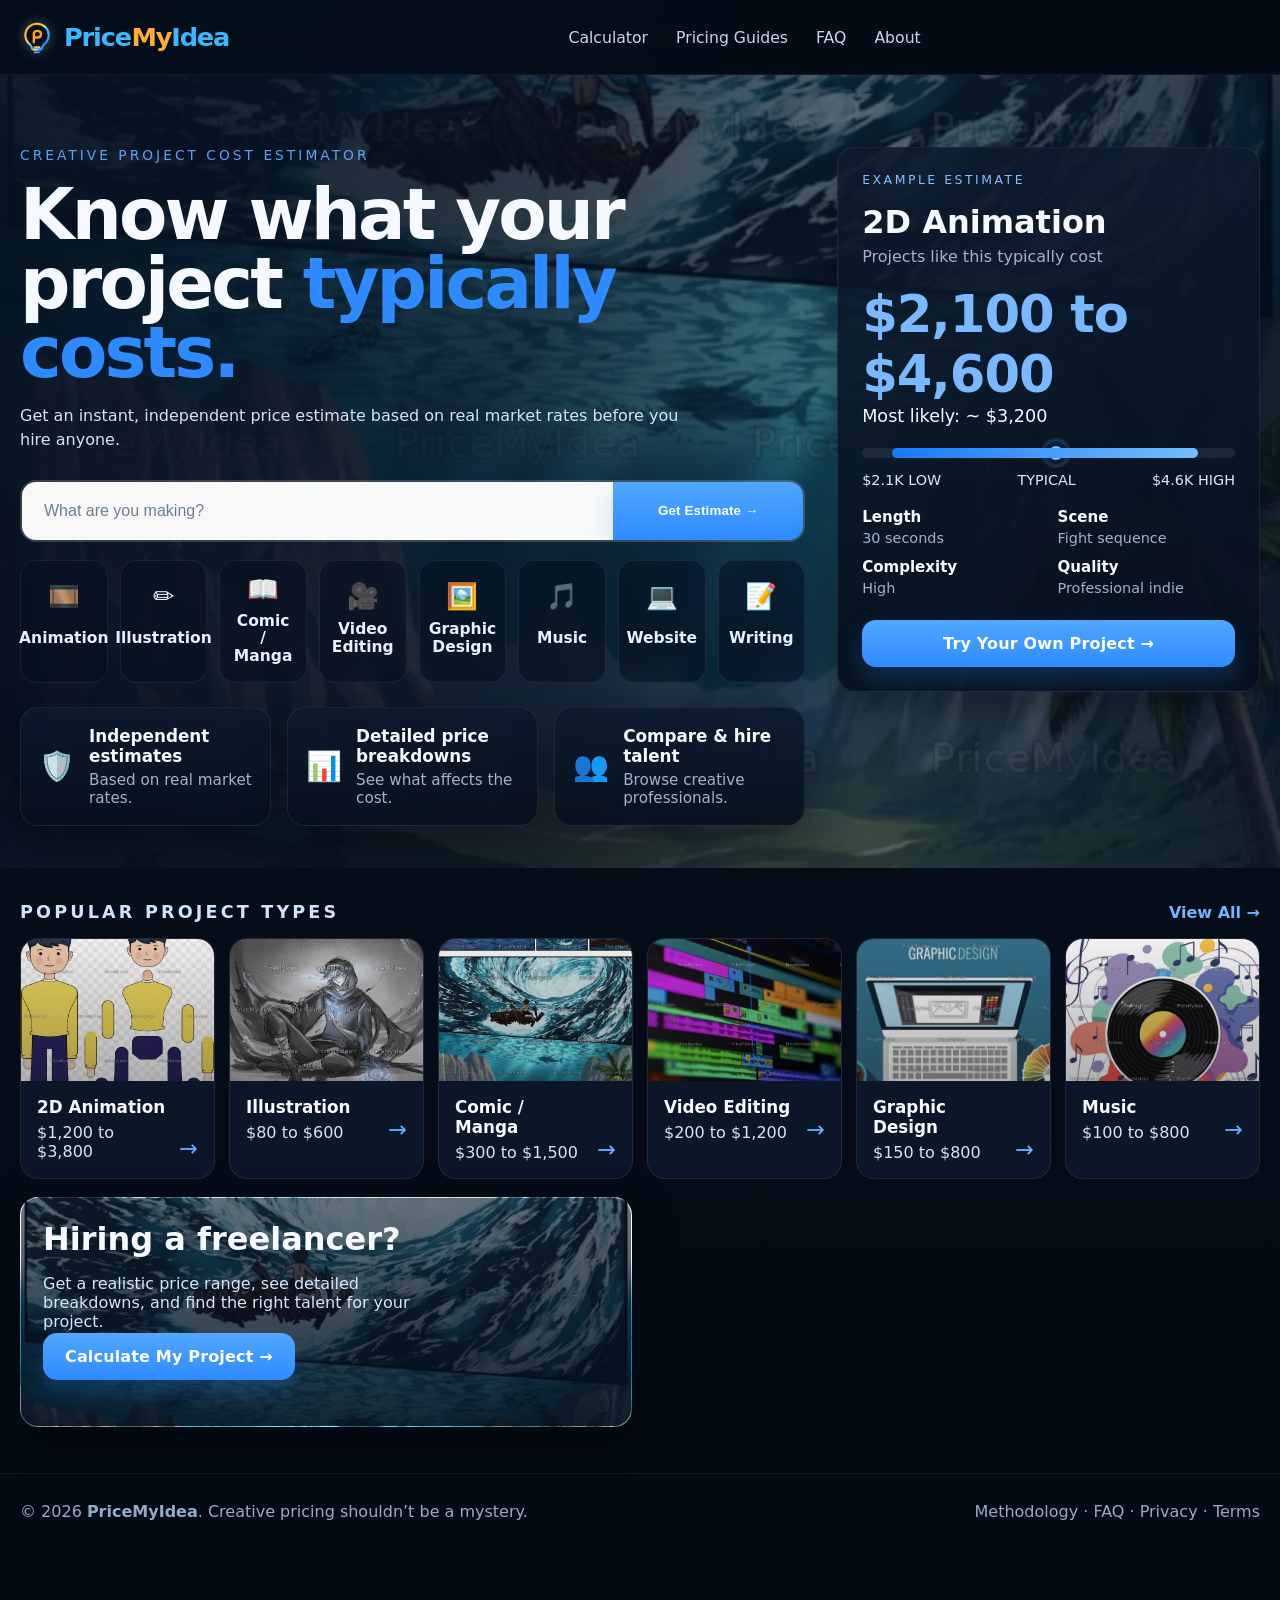
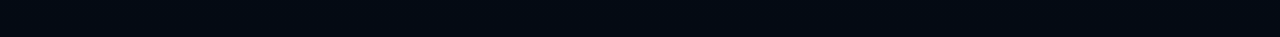
==== commit bbfb6961: "updated watermarks" ====
--- a/pricemyproject-preview.html
+++ b/pricemyproject-preview.html
@@ -19,7 +19,7 @@
  <meta name="twitter:description" content="Estimate creative project costs for animation, illustration, comics, video editing, graphic design, music, websites, and writing." />
 
  <title>PriceMyIdea | Creative Project Cost Estimator</title>
- <link rel="stylesheet" href="styles.css?v=pmi-watermark-v21" />
+ <link rel="stylesheet" href="styles.css?v=pmi-watermark-v22" />
 </head>
 <body>
  <div class="page-shell">
@@ -98,34 +98,34 @@
  <div class="section-header"><h2>Popular Project Types</h2><a class="muted-link" href="pages/pricing-guides.html">View All →</a></div>
  <div class="project-grid">
  <article class="project-card animation-card blank-card">
- <div class="thumb" style="background-image:url('assets/2d-animation-character-rig.jpg?v=watermark-v21'); background-position:center 34%; background-size:cover;"></div>
+ <div class="thumb" style="background-image:url('assets/2d-animation-character-rig.jpg?v=watermark-v22'); background-position:center 34%; background-size:cover;"></div>
  <div class="body"><div><h3>2D Animation</h3><p>$1,200 to $3,800</p></div><div class="arrow">→</div></div>
  </article>
  <article class="project-card illustration-card">
- <div class="thumb" style="background-image:url('assets/illustration-cover-cropped.jpg?v=watermark-v21');"></div>
+ <div class="thumb" style="background-image:url('assets/illustration-cover-cropped.jpg?v=watermark-v22');"></div>
  <div class="body"><div><h3>Illustration</h3><p>$80 to $600</p></div><div class="arrow">→</div></div>
  </article>
  <article class="project-card comic-card">
- <div class="thumb" style="background-image:url('assets/comic-manga-cover.jpg?v=watermark-v21'); background-position:center 42%;"></div>
+ <div class="thumb" style="background-image:url('assets/comic-manga-cover.jpg?v=watermark-v22'); background-position:center 42%;"></div>
  <div class="body"><div><h3>Comic / Manga</h3><p>$300 to $1,500</p></div><div class="arrow">→</div></div>
  </article>
  <article class="project-card video-card">
- <div class="thumb" style="background-image:url('assets/video-editing-cover.jpg?v=watermark-v21'); background-position:center center;"></div>
+ <div class="thumb" style="background-image:url('assets/video-editing-cover.jpg?v=watermark-v22'); background-position:center center;"></div>
  <div class="body"><div><h3>Video Editing</h3><p>$200 to $1,200</p></div><div class="arrow">→</div></div>
  </article>
  <article class="project-card graphic-card">
- <div class="thumb" style="background-image:url('assets/graphic-design-cover.jpg?v=watermark-v21'); background-position:center 38%;"></div>
+ <div class="thumb" style="background-image:url('assets/graphic-design-cover.jpg?v=watermark-v22'); background-position:center 38%;"></div>
  <div class="body"><div><h3>Graphic Design</h3><p>$150 to $800</p></div><div class="arrow">→</div></div>
  </article>
  <article class="project-card music-card">
- <div class="thumb" style="background-image:url('assets/music-cover.jpg?v=watermark-v21'); background-position:center center;"></div>
+ <div class="thumb" style="background-image:url('assets/music-cover.jpg?v=watermark-v22'); background-position:center center;"></div>
  <div class="body"><div><h3>Music</h3><p>$100 to $800</p></div><div class="arrow">→</div></div>
  </article>
  </div>
  </section>
 
  <section class="cta-row">
- <article class="card cta-card image" style="background-image:url('assets/frontpage-bg-cropped.jpg?v=watermark-v21'); background-position:center 18%;">
+ <article class="card cta-card image" style="background-image:url('assets/frontpage-bg-cropped.jpg?v=watermark-v22'); background-position:center 18%;">
  <h3>Hiring a freelancer?</h3>
  <p>Get a realistic price range, see detailed breakdowns, and find the right talent for your project.</p>
  <a class="btn btn-primary" href="pages/calculator.html">Calculate My Project →</a>
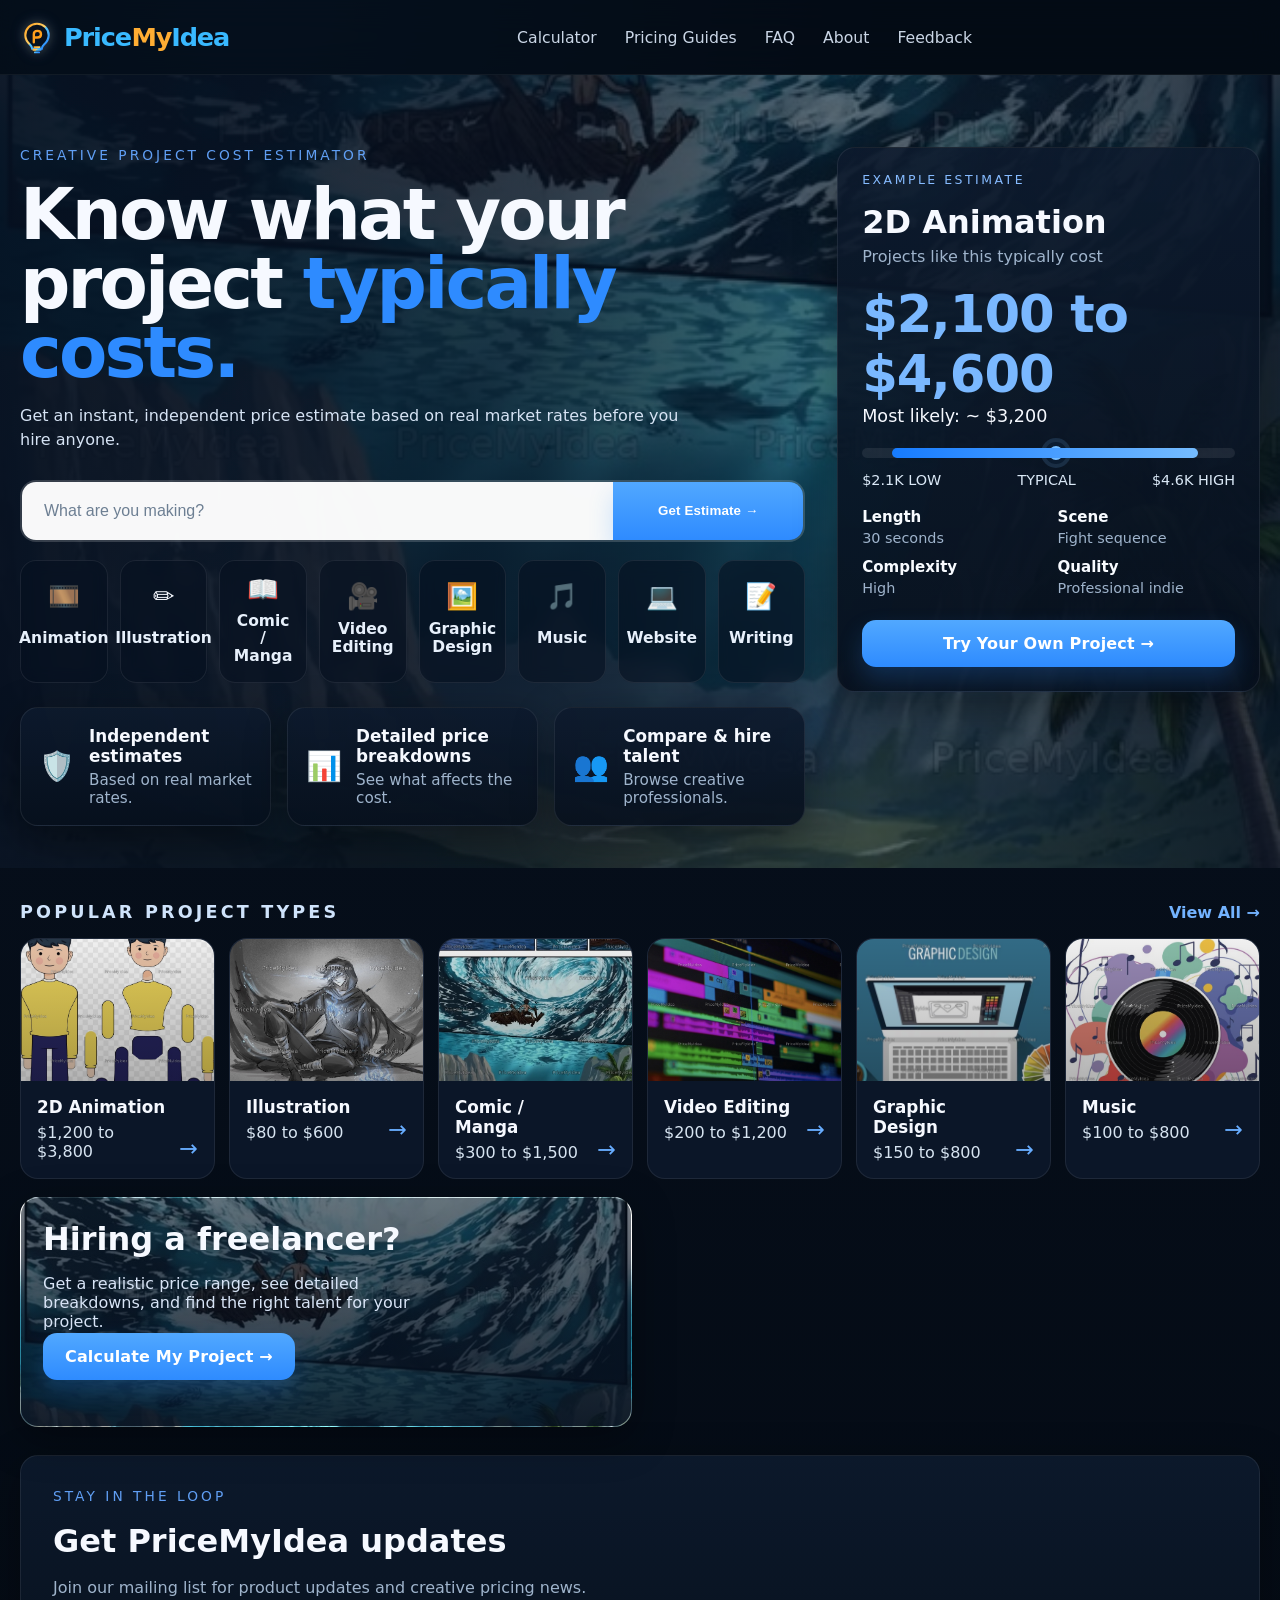
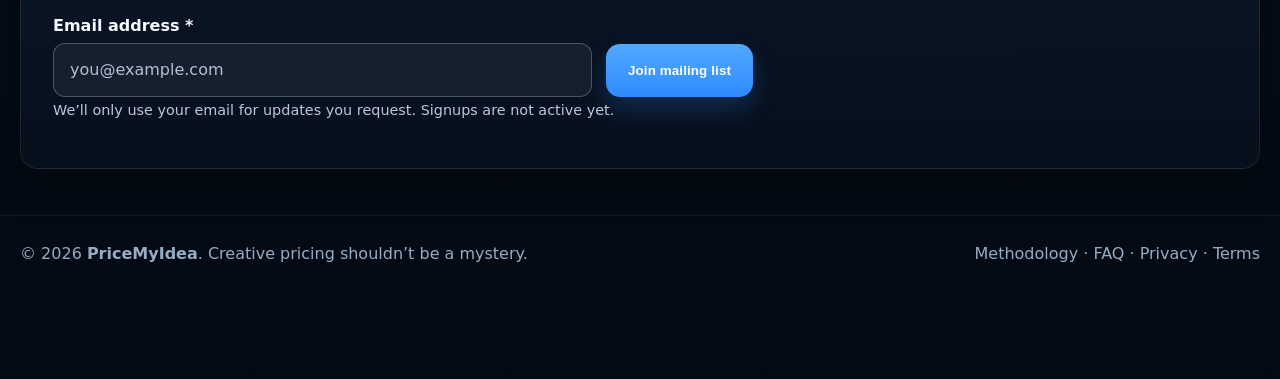
==== commit c87d569f: "updated homepage.added mail listing etc" ====
--- a/pricemyproject-preview.html
+++ b/pricemyproject-preview.html
@@ -19,7 +19,7 @@
  <meta name="twitter:description" content="Estimate creative project costs for animation, illustration, comics, video editing, graphic design, music, websites, and writing." />
 
  <title>PriceMyIdea | Creative Project Cost Estimator</title>
- <link rel="stylesheet" href="styles.css?v=pmi-watermark-v22" />
+ <link rel="stylesheet" href="styles.css?v=pmi-v23" />
 </head>
 <body>
  <div class="page-shell">
@@ -42,7 +42,8 @@
  <a href="pages/pricing-guides.html">Pricing Guides</a>
  <a href="pages/faq.html">FAQ</a>
  <a href="pages/about.html">About</a>
- </nav>
+ <a href="pages/feedback.html">Feedback</a>
+</nav>
  <div class="nav-actions">
  </div>
  </div>
@@ -131,6 +132,17 @@
  <a class="btn btn-primary" href="pages/calculator.html">Calculate My Project →</a>
  </article>
  </section>
+<section class="card signup-panel" aria-labelledby="signup-title">
+  <div class="eyebrow">Stay in the loop</div>
+  <h2 id="signup-title">Get PriceMyIdea updates</h2>
+  <p>Join our mailing list for product updates and creative pricing news.</p>
+  <form class="signup-form" data-signup-form method="post" action="" aria-describedby="signup-note" novalidate>
+    <div class="signup-fields"><div class="form-field"><label for="signup-email-preview">Email address <span aria-hidden="true">*</span></label><input id="signup-email-preview" name="email" type="email" autocomplete="email" inputmode="email" maxlength="254" placeholder="you@example.com" required aria-required="true" /></div>
+    <button class="btn btn-primary" type="submit">Join mailing list</button></div>
+    <p id="signup-note" class="form-note">We’ll only use your email for updates you request. Signups are not active yet.</p>
+    <p class="form-status" role="status" aria-live="polite" aria-atomic="true" hidden></p>
+  </form>
+</section>
 </main>
  
 <footer class="footer">
@@ -141,6 +153,6 @@
 </footer>
 
  </div>
- <script src="script.js?v=pmi-all-pages-v12"></script>
+ <script src="script.js?v=pmi-v23"></script>
 </body>
 </html>
--- a/styles.css
+++ b/styles.css
@@ -730,7 +730,7 @@
   }
 }
 
-/* v8: PriceMyProject on desktop + mobile; Price is blue */
+/* Previous brand styling (superseded by PriceMyIdea) */
 .brand-text {
   display:inline-flex !important;
   align-items:baseline;
@@ -756,7 +756,7 @@
   }
 }
 
-/* v9: PriceMyProject on mobile + desktop; Price uses PriceMyIdea blue */
+/* Previous brand styling (superseded by PriceMyIdea) */
 .brand-price { color:#39b9ff !important; }
 .brand-my { color:#ffad33 !important; }
 .brand-project { color:#f6f9ff !important; }
@@ -779,3 +779,24 @@
 
 
 
+
+/* v23: accessible signup and feedback forms */
+.signup-panel,.feedback-panel{padding:clamp(20px,3vw,32px);margin-top:28px;max-width:100%}
+.signup-panel h2,.feedback-panel h2{margin:0 0 10px;font-size:clamp(1.4rem,2.5vw,2rem)}
+.signup-panel>p{color:var(--muted);line-height:1.55}
+.feedback-panel{max-width:780px;margin-inline:auto}
+.form-field{display:flex;flex-direction:column;gap:8px;min-width:0;margin:0 0 18px}
+.form-field label,.form-checkbox label{font-weight:700;color:var(--text)}
+.form-field input,.form-field textarea{display:block;width:100%;min-width:0;max-width:100%;padding:14px 16px;border-radius:12px;border:1px solid rgba(255,255,255,.24);background:rgba(255,255,255,.06);color:var(--text);font:inherit;line-height:1.5}
+.form-field input::placeholder,.form-field textarea::placeholder{color:#b0c1d4}
+.form-field input:focus-visible,.form-field textarea:focus-visible,.form-checkbox input:focus-visible{outline:3px solid #7ec8ff;outline-offset:3px}
+.form-field [aria-invalid="true"]{border-color:#ff9d9d}
+.form-note{font-size:.9rem;line-height:1.5;color:#b8c9dc;margin:3px 0 14px}
+.form-status{margin-top:14px;padding:12px 14px;border:1px solid rgba(255,255,255,.2);border-radius:10px;color:#e7f4ff;background:rgba(255,255,255,.05)}
+.form-status[data-kind="error"]{border-color:#ff9d9d;color:#ffe0e0}
+.signup-fields{display:grid;grid-template-columns:minmax(0,1fr) auto;align-items:end;gap:14px;max-width:700px}
+.signup-fields .form-field{margin:0}
+.signup-fields .btn{min-height:53px}
+.form-checkbox{display:flex;align-items:flex-start;gap:12px;margin:8px 0 5px}
+.form-checkbox input{width:20px;height:20px;flex:0 0 20px;accent-color:#39b9ff;margin:2px 0 0}
+@media(max-width:620px){.signup-fields{grid-template-columns:1fr}.signup-fields .btn{width:100%}}
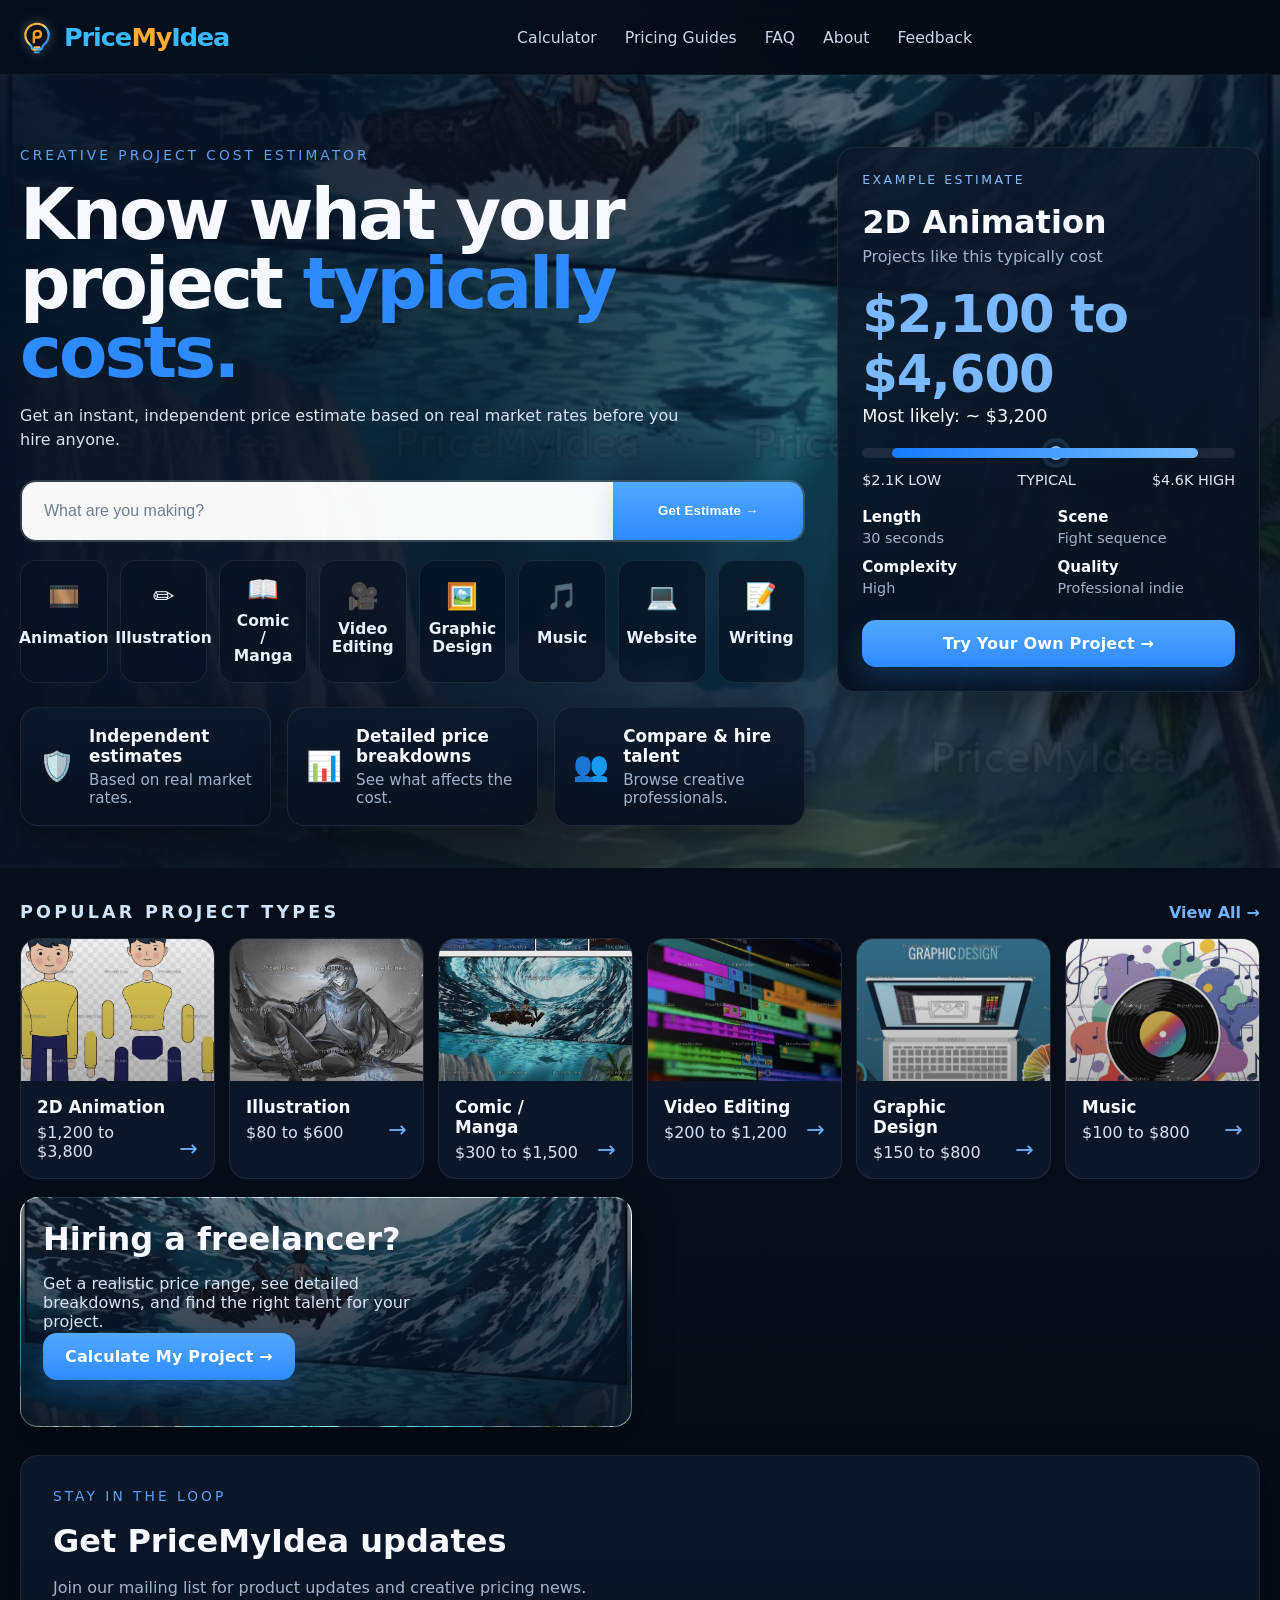
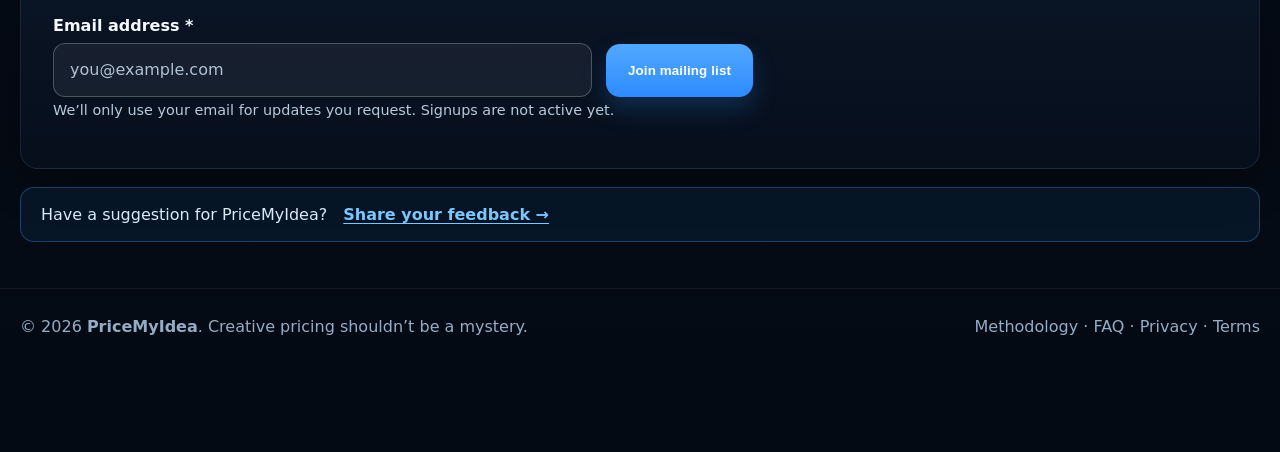
==== commit 0d902e3a: "fixed front page" ====
--- a/pricemyproject-preview.html
+++ b/pricemyproject-preview.html
@@ -143,6 +143,7 @@
     <p class="form-status" role="status" aria-live="polite" aria-atomic="true" hidden></p>
   </form>
 </section>
+  <div class="feedback-home-link"><span>Have a suggestion for PriceMyIdea?</span> <a href="pages/feedback.html">Share your feedback →</a></div>
 </main>
  
 <footer class="footer">
--- a/styles.css
+++ b/styles.css
@@ -800,3 +800,8 @@
 .form-checkbox{display:flex;align-items:flex-start;gap:12px;margin:8px 0 5px}
 .form-checkbox input{width:20px;height:20px;flex:0 0 20px;accent-color:#39b9ff;margin:2px 0 0}
 @media(max-width:620px){.signup-fields{grid-template-columns:1fr}.signup-fields .btn{width:100%}}
+
+/* v24: clearly visible homepage Feedback entry point */
+.feedback-home-link{display:flex;flex-wrap:wrap;align-items:center;gap:10px 16px;margin:18px 0 8px;padding:17px 20px;border:1px solid rgba(81,168,255,.3);border-radius:14px;background:rgba(46,139,255,.08);color:#dbe9f7}
+.feedback-home-link a{color:#7bc6ff;font-weight:800;text-decoration:underline;text-underline-offset:3px}
+.feedback-home-link a:focus-visible{outline:3px solid #ffad33;outline-offset:4px}
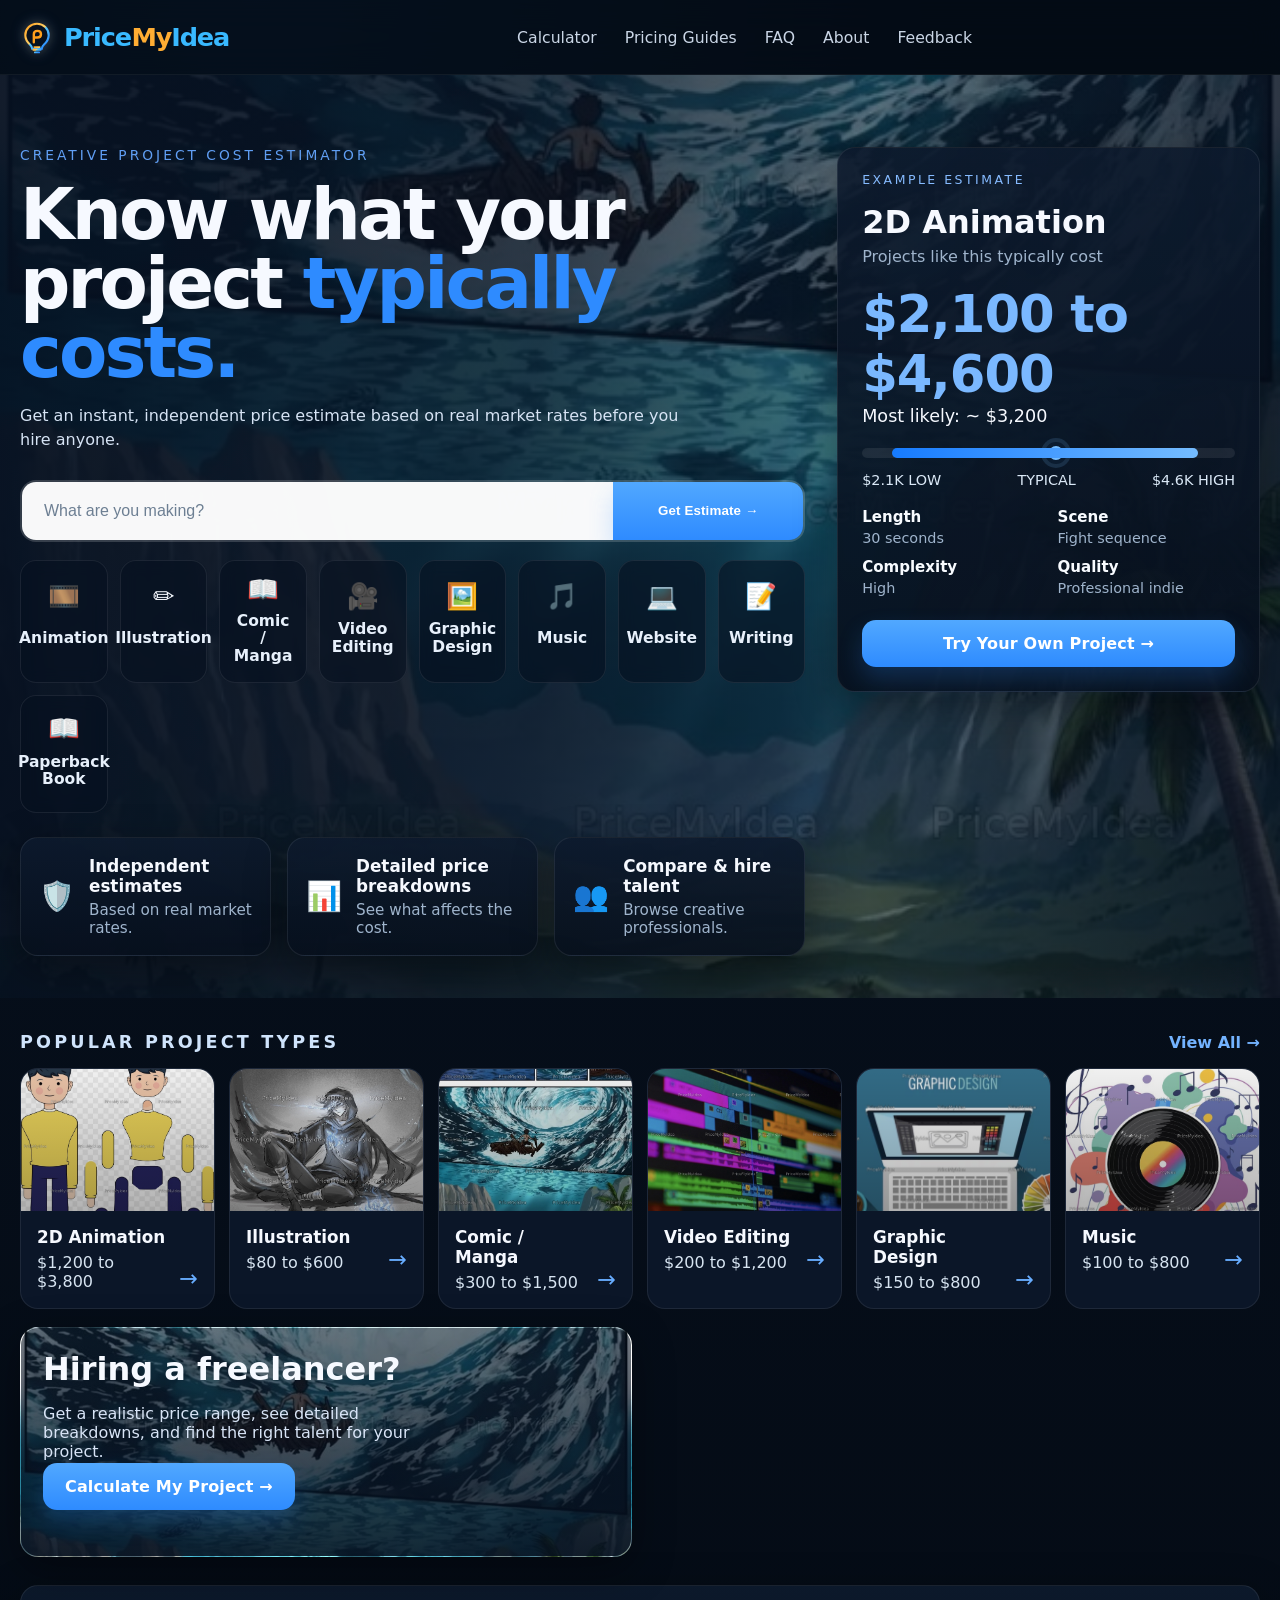
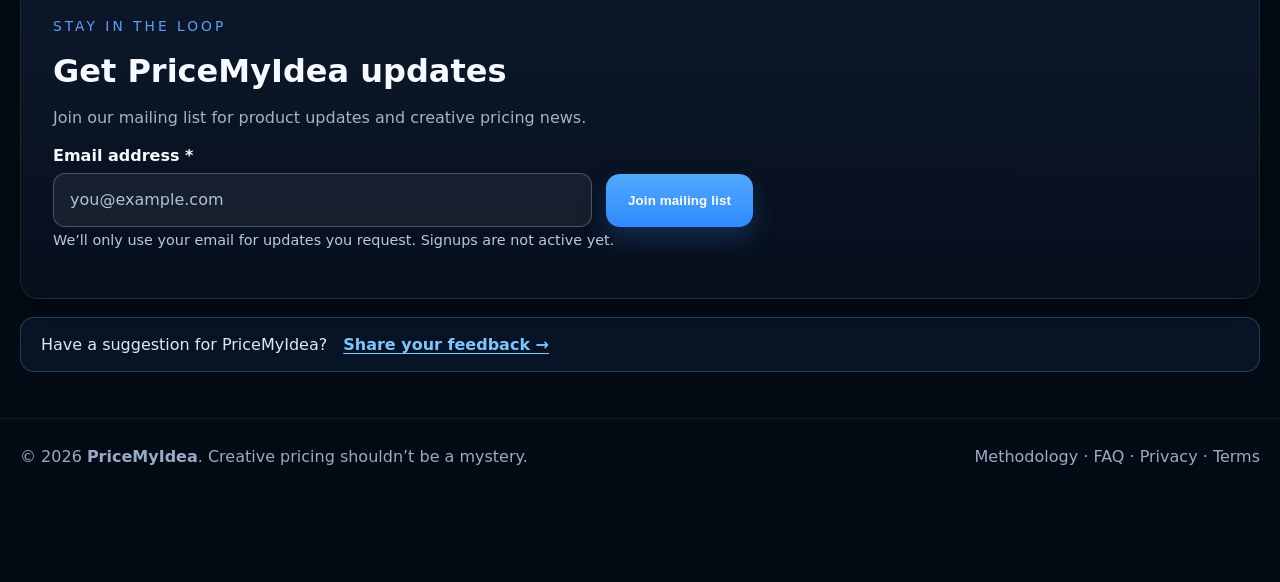
==== commit 09023b89: "added paperback layout,and regional descption" ====
--- a/pricemyproject-preview.html
+++ b/pricemyproject-preview.html
@@ -19,7 +19,7 @@
  <meta name="twitter:description" content="Estimate creative project costs for animation, illustration, comics, video editing, graphic design, music, websites, and writing." />
 
  <title>PriceMyIdea | Creative Project Cost Estimator</title>
- <link rel="stylesheet" href="styles.css?v=pmi-v23" />
+ <link rel="stylesheet" href="styles.css?v=pmi-v27" />
 </head>
 <body>
  <div class="page-shell">
@@ -67,7 +67,7 @@
  <a class="cat-tile" href="pages/calculator.html?category=graphic"><span class="cat-icon">🖼️</span><div class="cat-name">Graphic Design</div></a>
  <a class="cat-tile" href="pages/calculator.html?category=music"><span class="cat-icon">🎵</span><div class="cat-name">Music</div></a>
  <a class="cat-tile" href="pages/calculator.html?category=website"><span class="cat-icon">💻</span><div class="cat-name">Website</div></a>
- <a class="cat-tile" href="pages/calculator.html?category=writing"><span class="cat-icon">📝</span><div class="cat-name">Writing</div></a>
+ <a class="cat-tile" href="pages/calculator.html?category=writing"><span class="cat-icon">📝</span><div class="cat-name">Writing</div></a><a class="cat-tile" href="pages/calculator.html?category=book"><span class="cat-icon">📖</span><div class="cat-name">Paperback Book</div></a>
  </div>
  <div class="feature-trio">
  <div class="card feature-item"><div class="fi-icon">🛡️</div><div><h4>Independent estimates</h4><p>Based on real market rates.</p></div></div>
@@ -137,7 +137,7 @@
   <h2 id="signup-title">Get PriceMyIdea updates</h2>
   <p>Join our mailing list for product updates and creative pricing news.</p>
   <form class="signup-form" data-signup-form method="post" action="" aria-describedby="signup-note" novalidate>
-    <div class="signup-fields"><div class="form-field"><label for="signup-email-preview">Email address <span aria-hidden="true">*</span></label><input id="signup-email-preview" name="email" type="email" autocomplete="email" inputmode="email" maxlength="254" placeholder="you@example.com" required aria-required="true" /></div>
+    <div class="signup-fields"><div class="form-field"><label for="signup-email-home">Email address <span aria-hidden="true">*</span></label><input id="signup-email-home" name="email" type="email" autocomplete="email" inputmode="email" maxlength="254" placeholder="you@example.com" required aria-required="true" /></div>
     <button class="btn btn-primary" type="submit">Join mailing list</button></div>
     <p id="signup-note" class="form-note">We’ll only use your email for updates you request. Signups are not active yet.</p>
     <p class="form-status" role="status" aria-live="polite" aria-atomic="true" hidden></p>
@@ -154,6 +154,6 @@
 </footer>
 
  </div>
- <script src="script.js?v=pmi-v23"></script>
+ <script src="script.js?v=pmi-v27"></script>
 </body>
 </html>
--- a/styles.css
+++ b/styles.css
@@ -805,3 +805,21 @@
 .feedback-home-link{display:flex;flex-wrap:wrap;align-items:center;gap:10px 16px;margin:18px 0 8px;padding:17px 20px;border:1px solid rgba(81,168,255,.3);border-radius:14px;background:rgba(46,139,255,.08);color:#dbe9f7}
 .feedback-home-link a{color:#7bc6ff;font-weight:800;text-decoration:underline;text-underline-offset:3px}
 .feedback-home-link a:focus-visible{outline:3px solid #ffad33;outline-offset:4px}
+
+/* v26: fully opaque mobile navigation, no homepage text bleeding through */
+@media (max-width: 900px) {
+  .topbar nav.menu:not([hidden]) {
+    background: #07111f !important;
+    -webkit-backdrop-filter: none !important;
+    backdrop-filter: none !important;
+    isolation: isolate;
+    box-shadow: 0 22px 55px rgba(0,0,0,.72) !important;
+  }
+  .topbar nav.menu:not([hidden]) a {
+    background: #142033 !important;
+  }
+}
+
+.regional-panel{padding:20px 24px;margin-bottom:22px}.regional-panel h2{font-size:1.2rem}.regional-panel label{display:block;margin-bottom:8px}.regional-panel p{color:#b9d4ef;line-height:1.5}
+.book-print-fields{padding:18px;border:1px solid rgba(255,255,255,.13);border-radius:16px;margin-bottom:20px;background:#0d2035}.book-print-fields[hidden]{display:none}.book-fields-grid{display:grid;grid-template-columns:repeat(2,minmax(0,1fr));gap:14px}.book-fields-grid label{display:grid;gap:8px}
+@media(max-width:600px){.book-fields-grid{grid-template-columns:1fr}.category-strip{grid-template-columns:repeat(3,minmax(0,1fr))}}
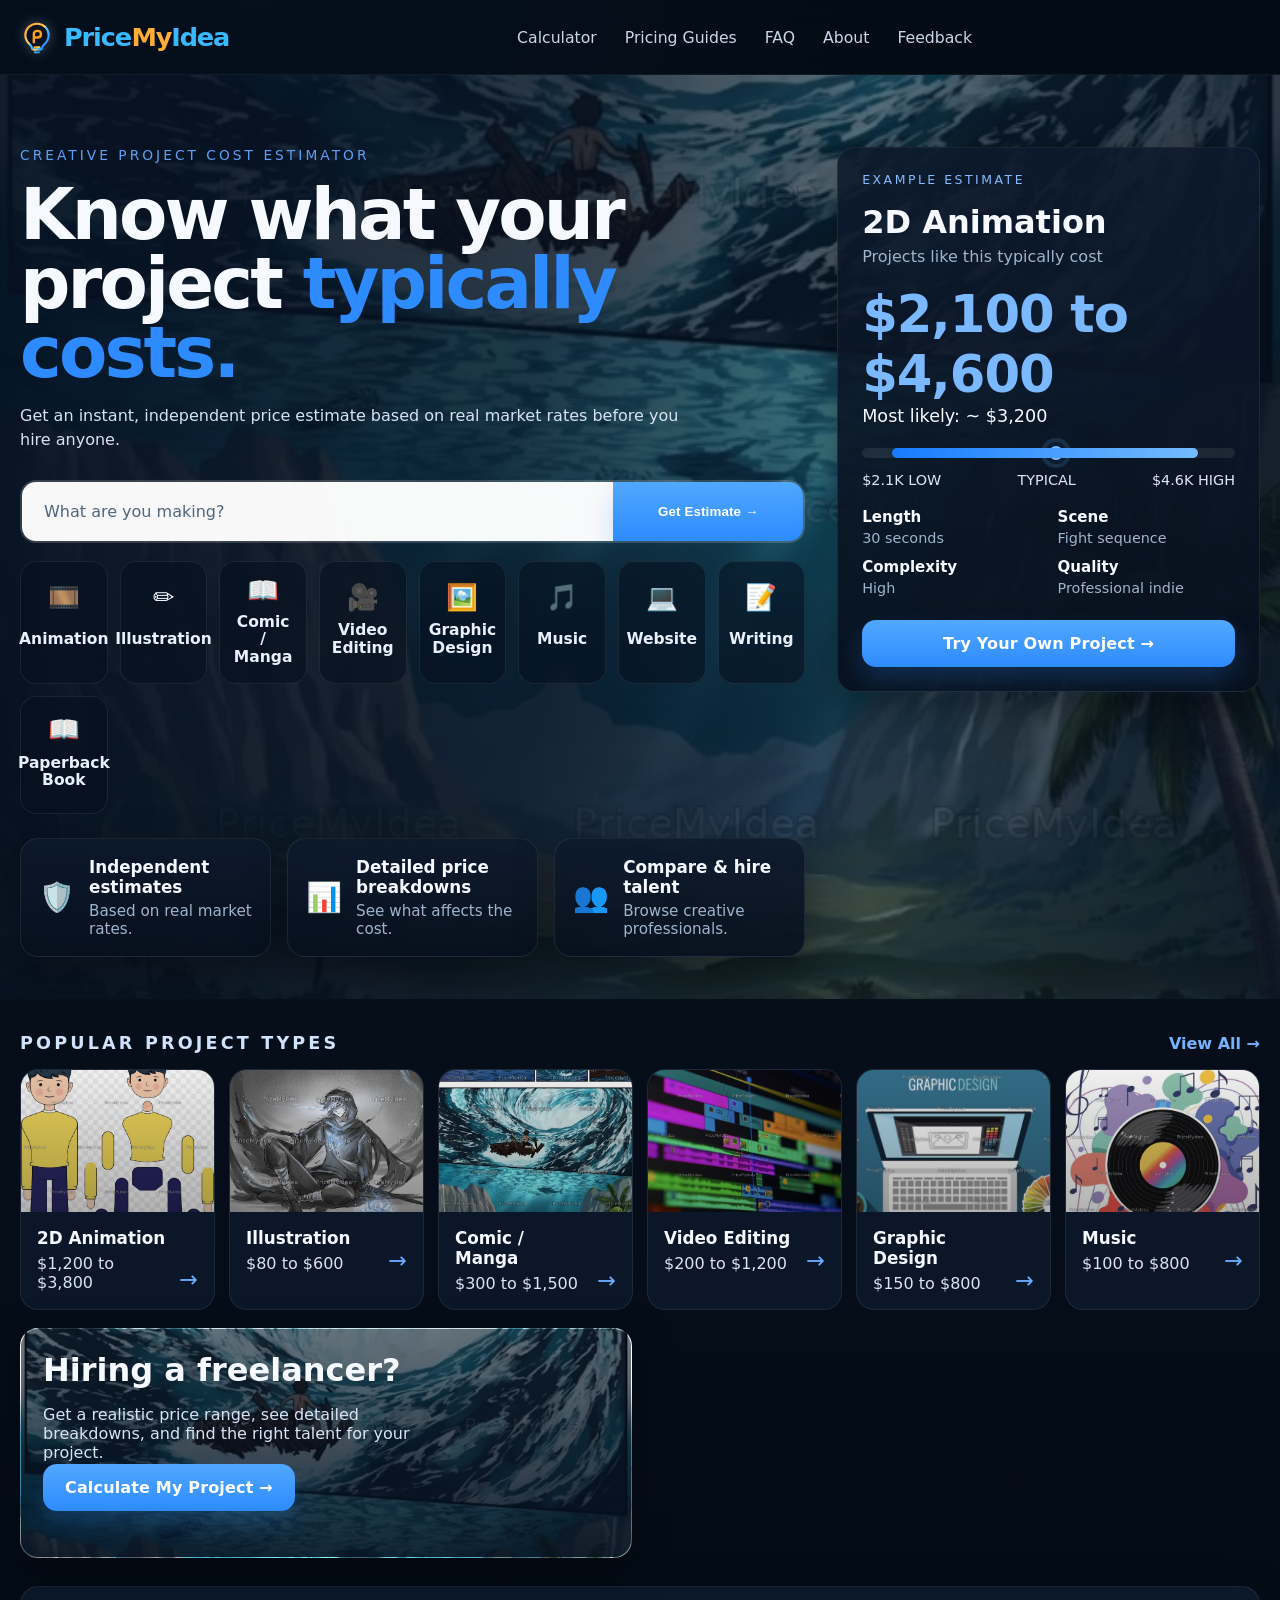
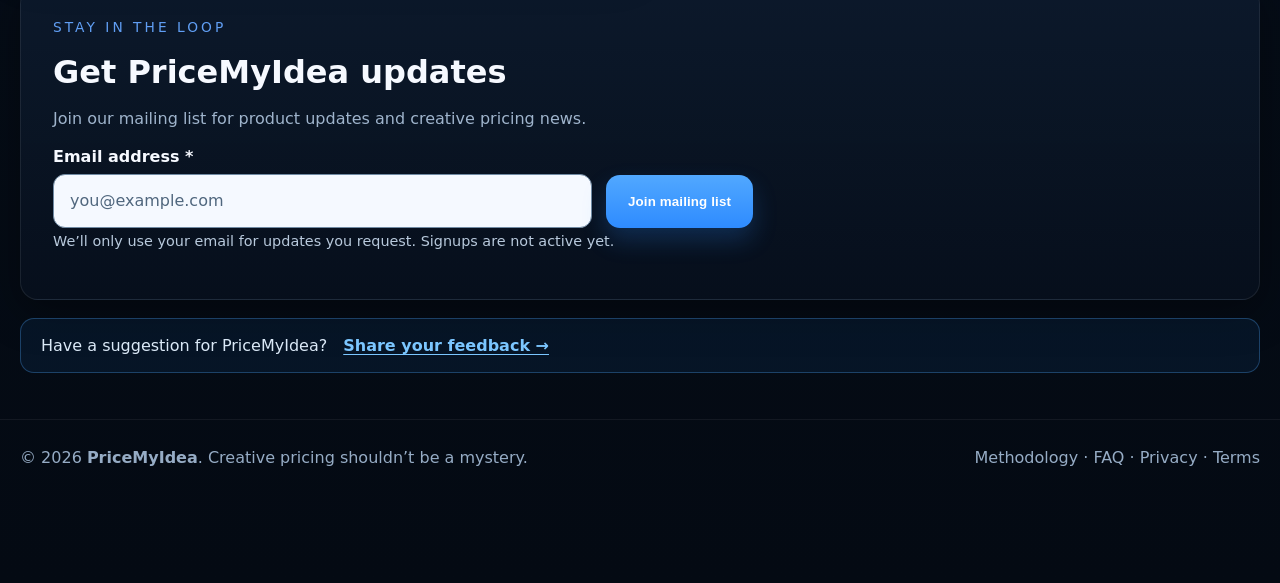
==== commit b77f3fd7: "updated calculator page 1" ====
--- a/pricemyproject-preview.html
+++ b/pricemyproject-preview.html
@@ -19,7 +19,7 @@
  <meta name="twitter:description" content="Estimate creative project costs for animation, illustration, comics, video editing, graphic design, music, websites, and writing." />
 
  <title>PriceMyIdea | Creative Project Cost Estimator</title>
- <link rel="stylesheet" href="styles.css?v=pmi-v27" />
+ <link rel="stylesheet" href="styles.css?v=pmi-v28" />
 </head>
 <body>
  <div class="page-shell">
@@ -154,6 +154,6 @@
 </footer>
 
  </div>
- <script src="script.js?v=pmi-v27"></script>
+ <script src="script.js?v=pmi-v28"></script>
 </body>
 </html>
--- a/styles.css
+++ b/styles.css
@@ -823,3 +823,28 @@
 .regional-panel{padding:20px 24px;margin-bottom:22px}.regional-panel h2{font-size:1.2rem}.regional-panel label{display:block;margin-bottom:8px}.regional-panel p{color:#b9d4ef;line-height:1.5}
 .book-print-fields{padding:18px;border:1px solid rgba(255,255,255,.13);border-radius:16px;margin-bottom:20px;background:#0d2035}.book-print-fields[hidden]{display:none}.book-fields-grid{display:grid;grid-template-columns:repeat(2,minmax(0,1fr));gap:14px}.book-fields-grid label{display:grid;gap:8px}
 @media(max-width:600px){.book-fields-grid{grid-template-columns:1fr}.category-strip{grid-template-columns:repeat(3,minmax(0,1fr))}}
+
+/* v28: readable native controls on light/dark devices, across every form */
+:root{color-scheme:dark}
+input,textarea,select,option,optgroup{font:inherit;color-scheme:dark}
+.input,select,.form-field input,.form-field textarea,.book-fields-grid input,.book-fields-grid select{background-color:#10243b!important;color:#f6f9ff!important;border:1px solid #55708d!important;opacity:1}
+select option,select optgroup{background-color:#10243b!important;color:#f6f9ff!important}
+input::placeholder,textarea::placeholder,.input::placeholder{color:#bdccde!important;opacity:1}
+input[type=checkbox],input[type=radio]{accent-color:#56b4ff}
+input:focus-visible,textarea:focus-visible,select:focus-visible,.region-choice:focus-within{outline:3px solid #80d2ff!important;outline-offset:3px}
+input:disabled,textarea:disabled,select:disabled{opacity:.6}
+/* Countries are always visible on step 1, without opening a native dropdown. */
+.regional-panel{margin:0 0 26px;padding:20px!important;background:#0b1a2c!important}
+.regional-panel h3{margin:0 0 12px;font-size:1.15rem;color:#f6f9ff}
+.region-fieldset{margin:0;padding:0;border:0;min-width:0}
+.region-fieldset legend{padding:0 0 12px;color:#e6f2ff;font-weight:700}
+.region-options{display:grid;grid-template-columns:repeat(3,minmax(0,1fr));gap:10px}
+.region-choice{display:flex;align-items:center;gap:10px;padding:12px 14px;min-width:0;border:1px solid #526e8c;border-radius:12px;background:#11253c;color:#f7fbff;cursor:pointer;line-height:1.35}
+.region-choice:has(input:checked){background:#183e65;border-color:#75c5ff;box-shadow:inset 0 0 0 1px #75c5ff}
+.region-choice input{flex:0 0 auto;width:17px;height:17px;margin:0}
+.region-name{flex:1;min-width:0;overflow-wrap:anywhere}
+.region-currency{font-size:.78rem;color:#b9d9f3;white-space:nowrap}
+#region-message{margin:14px 0 0;color:#d0e5f7;line-height:1.5}
+@media(max-width:700px){.region-options{grid-template-columns:repeat(2,minmax(0,1fr))}}
+@media(max-width:380px){.region-options{grid-template-columns:1fr}}
+@media(prefers-color-scheme:light){:root{color-scheme:light}input,textarea,select,option,optgroup{color-scheme:light} .input,select,.form-field input,.form-field textarea,.book-fields-grid input,.book-fields-grid select{background-color:#f5f9ff!important;color:#14283d!important;border-color:#708aa3!important}select option,select optgroup{background-color:#f5f9ff!important;color:#14283d!important}input::placeholder,textarea::placeholder,.input::placeholder{color:#50677e!important}.region-choice input{color-scheme:light}}
